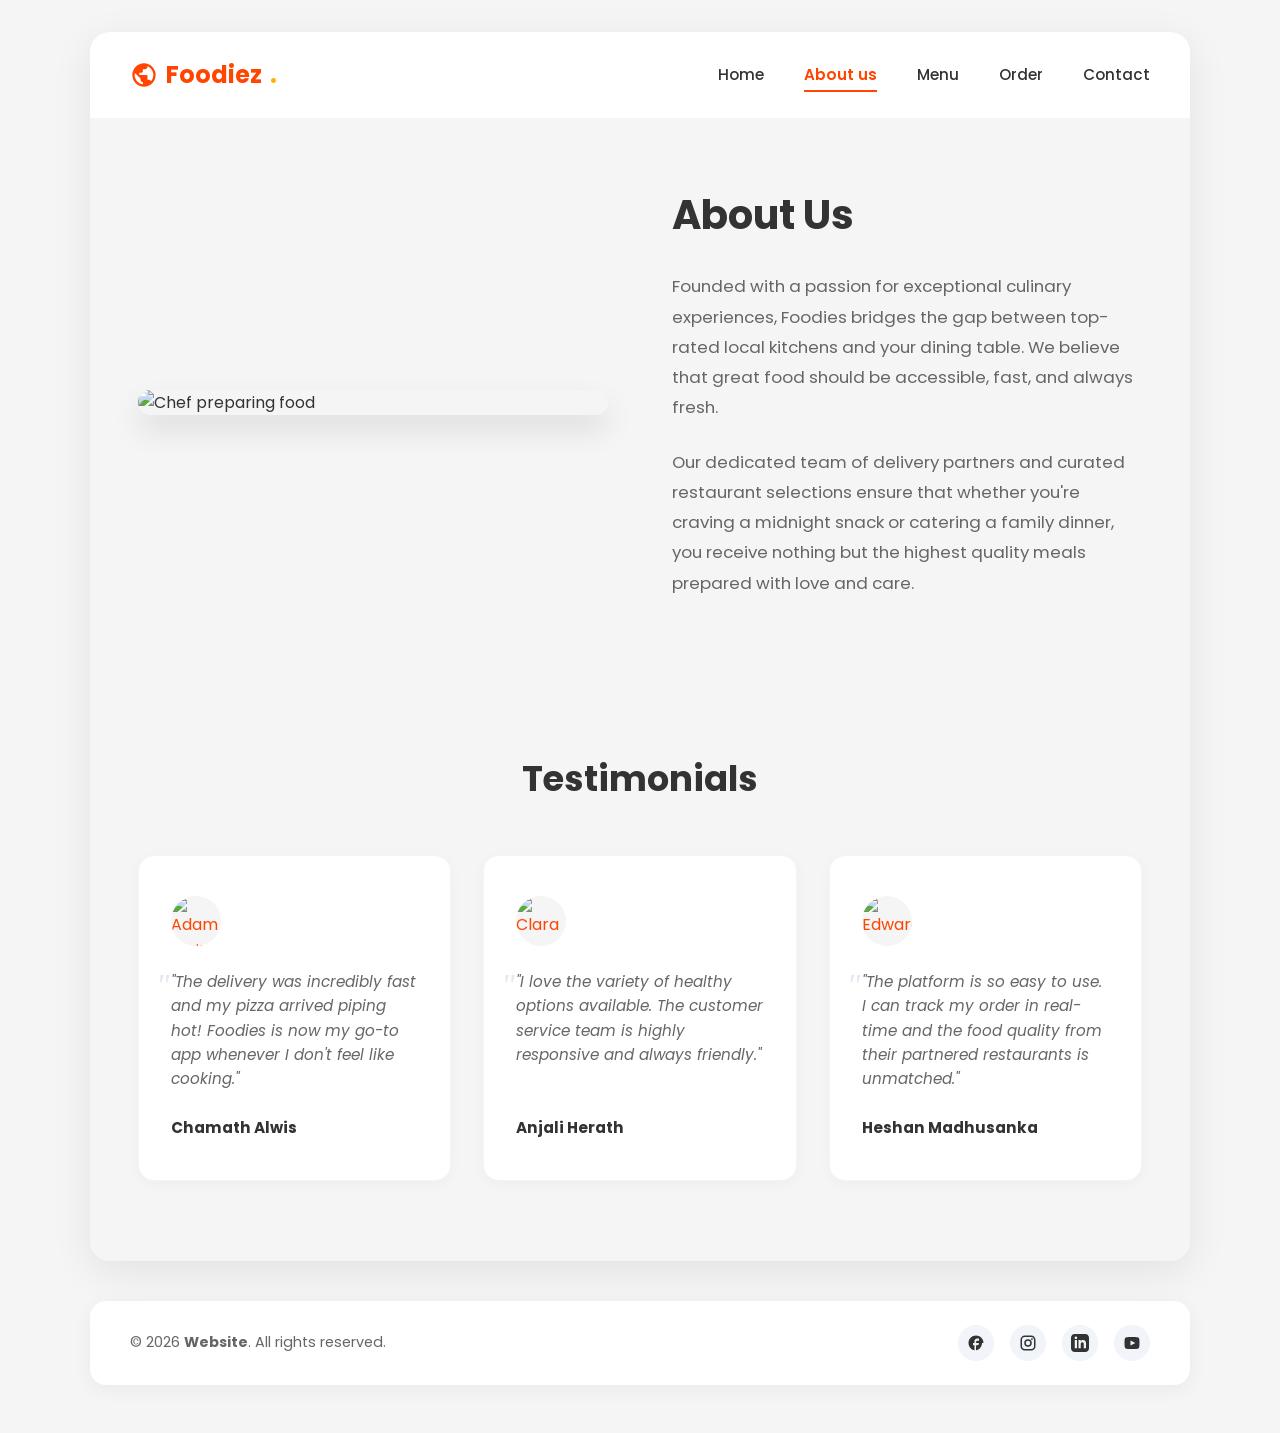
==== about.html @ de5bcbe7 "Add files via upload" ====
<!DOCTYPE html>
<html lang="en">

<head>
    <meta charset="UTF-8">
    <meta name="viewport" content="width=device-width, initial-scale=1.0">
    <title>About Us | Foodies</title>
    <link rel="stylesheet" href="style.css">
    <style>
        /* Framework Layout specific overrides for About Page */
        body {
            background-color: whitesmoke;
            display: flex;
            flex-direction: column;
            align-items: center;
            padding: 0 2%;
            min-height: 100vh;
        }

        .wrapper {
            width: 100%;
            max-width: 1100px;
            margin-top: 2rem;
            display: flex;
            flex-direction: column;
            position: relative;
        }

        /* Container for navbar + content */
        .main {
            background-color: whitesmoke;
            border-radius: 20px;
            overflow: hidden;
            box-shadow: 0 10px 40px rgba(0, 0, 0, 0.08);
            display: flex;
            flex-direction: column;
        }

        .nav {
            display: flex;
            justify-content: space-between;
            align-items: center;
            padding: 1.5rem 2.5rem;
            background: white;
            border-bottom: 1px solid whitesmoke;
        }

        .nav .nav-logo {
            font-size: 1.5rem;
            font-weight: 700;
            color: var(--primary-color);
            display: flex;
            align-items: center;
            gap: 8px;
            text-decoration: none;
        }

        .nav .nav-logo span {
            color: var(--secondary-color);
        }

        .nav-links {
            display: flex;
            gap: 2.5rem;
        }

        .nav-links a {
            text-decoration: none;
            color: var(--text-dark);
            font-size: 0.95rem;
            font-weight: 500;
            transition: var(--transition);
            position: relative;
        }

        .nav-links a.active {
            color: var(--primary-color);
            font-weight: 600;
        }

        /* About Section Layout */
        .about-section {
            display: flex;
            align-items: center;
            padding: 4rem 3rem;
            gap: 4rem;
            border-bottom: 1px solid whitesmoke;
        }

        .about-img {
            flex: 1;
            border-radius: 16px;
            overflow: hidden;
            box-shadow: 0 15px 30px rgba(0, 0, 0, 0.1);
            position: relative;
        }

        .about-img img {
            width: 100%;
            height: 100%;
            object-fit: cover;
            display: block;
            transition: transform 0.8s ease;
        }

        .about-img:hover img {
            transform: scale(1.05);
        }

        .about-text {
            flex: 1;
        }

        .about-text h2 {
            font-size: 2.5rem;
            color: var(--text-dark);
            margin-bottom: 1.5rem;
            font-weight: 700;
        }

        .about-text p {
            color: var(--text-light);
            font-size: 1.05rem;
            line-height: 1.8;
            margin-bottom: 1.5rem;
        }

        /* Testimonials Section */
        .testimonials-section {
            padding: 4rem 3rem 5rem;
            background-color: whitesmoke;
        }

        .testimonials-section h2 {
            text-align: center;
            font-size: 2.2rem;
            color: var(--text-dark);
            margin-bottom: 3rem;
            font-weight: 700;
        }

        .testimonials-grid {
            display: grid;
            grid-template-columns: repeat(3, 1fr);
            gap: 2rem;
        }

        .testimonial-card {
            background: white;
            border: 1px solid whitesmoke;
            border-radius: 16px;
            padding: 2.5rem 2rem;
            box-shadow: 0 4px 15px rgba(0, 0, 0, 0.03);
            transition: all 0.3s ease;
            display: flex;
            flex-direction: column;
        }

        .testimonial-card:hover {
            transform: translateY(-8px);
            box-shadow: 0 15px 30px rgba(0, 0, 0, 0.08);
            border-color: white;
        }

        .testimonial-avatar {
            width: 50px;
            height: 50px;
            border-radius: 50%;
            background-color: whitesmoke;
            display: flex;
            justify-content: center;
            align-items: center;
            margin-bottom: 1.5rem;
            color: var(--primary-color);
            overflow: hidden;
        }

        .testimonial-avatar img {
            width: 100%;
            height: 100%;
            object-fit: cover;
        }

        .testimonial-avatar svg {
            width: 24px;
            height: 24px;
            fill: currentColor;
        }

        .testimonial-quote {
            color: var(--text-light);
            font-size: 0.95rem;
            line-height: 1.6;
            font-style: italic;
            margin-bottom: 1.5rem;
            flex-grow: 1;
            position: relative;
        }

        .testimonial-quote::before {
            content: '"';
            font-size: 2rem;
            color: #e2e8f0;
            position: absolute;
            top: -10px;
            left: -15px;
            font-family: serif;
        }

        .testimonial-author {
            font-weight: 700;
            color: var(--text-dark);
            font-size: 0.95rem;
        }

        /* Minimalist Footer */
        .footer {
            background: white;
            border-radius: 16px;
            padding: 1.5rem 2.5rem;
            display: flex;
            justify-content: space-between;
            align-items: center;
            margin-top: 2.5rem;
            margin-bottom: 3rem;
            box-shadow: 0 4px 20px rgba(0, 0, 0, 0.05);
        }

        .footer p {
            font-size: 0.9rem;
            color: var(--text-light);
            margin: 0;
        }

        .socials {
            display: flex;
            gap: 1rem;
        }

        .socials a {
            width: 36px;
            height: 36px;
            border-radius: 50%;
            background: #f1f5f9;
            display: flex;
            justify-content: center;
            align-items: center;
            color: var(--text-dark);
            transition: all 0.3s ease;
        }

        .socials a:hover {
            background: var(--primary-color);
            color: white;
            transform: translateY(-3px);
        }

        .socials svg {
            width: 18px;
            height: 18px;
            fill: currentColor;
        }

        /* Hide the global navbar and footer from style.css */
        nav.navbar {
            display: none !important;
        }

        footer {
            display: none !important;
        }

        /* Responsive */
        @media (max-width: 900px) {
            .about-section {
                flex-direction: column;
                padding: 3rem 2rem;
                gap: 2rem;
            }

            .testimonials-grid {
                grid-template-columns: repeat(2, 1fr);
            }
        }

        @media (max-width: 768px) {
            .nav {
                flex-direction: column;
                gap: 1rem;
            }

            .testimonials-grid {
                grid-template-columns: 1fr;
            }

            .footer {
                flex-direction: column;
                gap: 1rem;
                text-align: center;
            }
        }
    </style>
</head>

<body>

    <div class="wrapper">

        <div class="main">
            <!-- Embedded Navbar -->
            <nav class="nav">
                <a href="index.html" class="nav-logo">
                    <svg width="28" height="28" viewBox="0 0 24 24" fill="var(--primary-color)">
                        <path
                            d="M12 2C6.48 2 2 6.48 2 12s4.48 10 10 10 10-4.48 10-10S17.52 2 12 2zm-1 17.93c-3.95-.49-7-3.85-7-7.93 0-.62.08-1.21.21-1.79L9 15v1c0 1.1.9 2 2 2v1.93zm6.9-2.54c-.26-.81-1-1.39-1.9-1.39h-1v-3c0-.55-.45-1-1-1H8v-2h2c.55 0 1-.45 1-1V7h2c1.1 0 2-.9 2-2v-.41c2.93 1.19 5 4.06 5 7.41 0 2.08-.8 3.97-2.1 5.39z" />
                    </svg>
                    Foodiez<span>.</span>
                </a>
                <div class="nav-links">
                    <a href="index.html">Home</a>
                    <a href="about.html" class="active">About us</a>
                    <a href="menu.html">Menu</a>
                    <a href="order.html">Order</a>
                    <a href="contact.html">Contact</a>
                </div>
            </nav>

            <!-- About Section -->
            <div class="about-section">
                <div class="about-img">
                    <img src="https://www.shutterstock.com/image-photo/professional-chefs-cooperation-cooking-vegitables-600nw-2657870871.jpg"
                        alt="Chef preparing food">
                </div>

                <div class="about-text">
                    <h2>About Us</h2>
                    <p>Founded with a passion for exceptional culinary experiences, Foodies bridges the gap between
                        top-rated local kitchens and your dining table. We believe that great food should be accessible,
                        fast, and always fresh.</p>
                    <p>Our dedicated team of delivery partners and curated restaurant selections ensure that whether
                        you're craving a midnight snack or catering a family dinner, you receive nothing but the highest
                        quality meals prepared with love and care.</p>
                </div>
            </div>

            <!-- Testimonials Section -->
            <div class="testimonials-section">
                <h2>Testimonials</h2>

                <div class="testimonials-grid">
                    <!-- Testimonial 1 -->
                    <div class="testimonial-card">
                        <div class="testimonial-avatar">
                            <img src="https://i.pinimg.com/736x/9a/21/2b/9a212b50601e724a3bc5bc3881a6c006.jpg"
                                alt="Adam Smith">
                        </div>
                        <p class="testimonial-quote">"The delivery was incredibly fast and my pizza arrived piping hot!
                            Foodies is now my go-to app whenever I don't feel like cooking."</p>
                        <p class="testimonial-author">Chamath Alwis</p>
                    </div>

                    <!-- Testimonial 2 -->
                    <div class="testimonial-card">
                        <div class="testimonial-avatar">
                            <img src="https://img-mm.manoramaonline.com/content/dam/mm/mo/archive/web-stories/movies/images/2025/9/12/Nethmi-3.jpg?w=520&h=291"
                                alt="Clara Martin">
                        </div>
                        <p class="testimonial-quote">"I love the variety of healthy options available. The customer
                            service team is highly responsive and always friendly."</p>
                        <p class="testimonial-author">Anjali Herath</p>
                    </div>

                    <!-- Testimonial 3 -->
                    <div class="testimonial-card">
                        <div class="testimonial-avatar">
                            <img src="https://static.wikia.nocookie.net/bbc-waterloo-road/images/d/da/Rege.webp/revision/latest?cb=20240803215729"
                                alt="Edward James">
                        </div>
                        <p class="testimonial-quote">"The platform is so easy to use. I can track my order in real-time
                            and the food quality from their partnered restaurants is unmatched."</p>
                        <p class="testimonial-author">Heshan Madhusanka</p>
                    </div>
                </div>
            </div>

        </div> <!-- /main -->

        <!-- Minimalist Footer -->
        <div class="footer">
            <p>&copy; 2026 <strong>Website</strong>. All rights reserved.</p>

            <div class="socials">
                <a href="#" aria-label="Facebook">
                    <svg viewBox="0 0 24 24">
                        <path
                            d="M22 12c0-5.52-4.48-10-10-10S2 6.48 2 12c0 4.84 3.44 8.87 8 9.8V15H8v-3h2V9.5C10 7.57 11.57 6 13.5 6H16v3h-2c-1.1 0-2 .9-2 2v1h4l-1 3h-3v6.8c4.56-.93 8-4.96 8-9.8z" />
                    </svg>
                </a>
                <a href="#" aria-label="Instagram">
                    <svg viewBox="0 0 24 24">
                        <path
                            d="M7.8 2h8.4C19.4 2 22 4.6 22 7.8v8.4a5.8 5.8 0 0 1-5.8 5.8H7.8C4.6 22 2 19.4 2 16.2V7.8A5.8 5.8 0 0 1 7.8 2zm-.2 2A3.6 3.6 0 0 0 4 7.6v8.8C4 18.39 5.61 20 7.6 20h8.8a3.6 3.6 0 0 0 3.6-3.6V7.6C20 5.61 18.39 4 16.4 4H7.6zm9.65 1.5a1.25 1.25 0 0 1 1.25 1.25A1.25 1.25 0 0 1 17.25 8 1.25 1.25 0 0 1 16 6.75a1.25 1.25 0 0 1 1.25-1.25zM12 7a5 5 0 0 1 5 5 5 5 0 0 1-5 5 5 5 0 0 1-5-5 5 5 0 0 1 5-5zm0 2a3 3 0 0 0-3 3 3 3 0 0 0 3 3 3 3 0 0 0 3-3 3 3 0 0 0-3-3z" />
                    </svg>
                </a>
                <a href="#" aria-label="LinkedIn">
                    <svg viewBox="0 0 24 24">
                        <path
                            d="M19 0h-14c-2.761 0-5 2.239-5 5v14c0 2.761 2.239 5 5 5h14c2.762 0 5-2.239 5-5v-14c0-2.761-2.238-5-5-5zm-11 19h-3v-11h3v11zm-1.5-12.268c-.966 0-1.75-.79-1.75-1.764s.784-1.764 1.75-1.764 1.75.79 1.75 1.764-.783 1.764-1.75 1.764zm13.5 12.268h-3v-5.604c0-3.368-4-3.113-4 0v5.604h-3v-11h3v1.765c1.396-2.586 7-2.777 7 2.476v6.759z" />
                    </svg>
                </a>
                <a href="#" aria-label="YouTube">
                    <svg viewBox="0 0 24 24">
                        <path
                            d="M21.582 6.186a2.665 2.665 0 0 0-1.875-1.884C18.053 3.868 12 3.868 12 3.868s-6.053 0-7.707.434a2.665 2.665 0 0 0-1.875 1.884C2 7.85 2 12 2 12s0 4.15.418 5.814a2.665 2.665 0 0 0 1.875 1.884C5.947 20.132 12 20.132 12 20.132s6.053 0 7.707-.434a2.665 2.665 0 0 0 1.875-1.884C22 16.15 22 12 22 12s0-4.15-.418-5.814zM9.99 15.228V8.773l6.502 3.227-6.502 3.228z" />
                    </svg>
                </a>
            </div>
        </div>

    </div>

    <script src="script.js"></script>
</body>

</html>
---- style.css ----
@import url('https://fonts.googleapis.com/css2?family=Poppins:wght@300;400;500;600;700&display=swap');

:root {
    --primary-color: #ff4500;
    --secondary-color: #ffb300;
    --accent-color: #d84315;
    --bg-color: #fcf9f2;
    --text-dark: #333333;
    --text-light: #666666;
    --white: #ffffff;
    --danger: #e53935;
    --success: #43a047;
    --card-shadow: 0 4px 12px rgba(0, 0, 0, 0.08);
    --hover-shadow: 0 8px 24px rgba(255, 69, 0, 0.2);
    --transition: all 0.3s ease;
}

* {
    margin: 0;
    padding: 0;
    box-sizing: border-box;
    font-family: 'Poppins', sans-serif;
}

body {
    background-color: var(--bg-color);
    color: var(--text-dark);
    line-height: 1.6;
    display: flex;
    flex-direction: column;
    min-height: 100vh;
}

/* Typography */
h1,
h2,
h3,
h4,
h5,
h6 {
    font-weight: 600;
    color: var(--text-dark);
}

a {
    text-decoration: none;
    color: inherit;
}

ul {
    list-style: none;
}

/* Button Styles */
.btn {
    display: inline-block;
    padding: 12px 28px;
    background-color: var(--primary-color);
    color: var(--white);
    border: none;
    border-radius: 30px;
    font-weight: 500;
    cursor: pointer;
    transition: var(--transition);
    text-align: center;
    font-size: 1rem;
}

.btn:hover {
    background-color: var(--accent-color);
    box-shadow: var(--hover-shadow);
    transform: translateY(-2px);
}

.btn-secondary {
    background-color: var(--white);
    color: var(--primary-color);
    border: 2px solid var(--primary-color);
}

.btn-secondary:hover {
    background-color: var(--primary-color);
    color: var(--white);
}

/* Navigation */
.navbar {
    display: flex;
    justify-content: space-between;
    align-items: center;
    padding: 1.2rem 5%;
    background-color: var(--white);
    box-shadow: 0 2px 10px rgba(0, 0, 0, 0.05);
    position: sticky;
    top: 0;
    z-index: 1000;
}

.nav-logo {
    font-size: 1.8rem;
    font-weight: 700;
    color: var(--primary-color);
    display: flex;
    align-items: center;
    gap: 8px;
}

.nav-logo span {
    color: var(--secondary-color);
}

.nav-links {
    display: flex;
    gap: 2rem;
}

.nav-links a {
    font-weight: 500;
    color: var(--text-dark);
    transition: var(--transition);
    position: relative;
    padding: 5px 0;
}

.nav-links a:hover,
.nav-links a.active {
    color: var(--primary-color);
}

.nav-links a::after {
    content: '';
    position: absolute;
    bottom: 0;
    left: 0;
    width: 0;
    height: 2px;
    background-color: var(--primary-color);
    transition: var(--transition);
}

.nav-links a:hover::after,
.nav-links a.active::after {
    width: 100%;
}

.nav-icons {
    display: flex;
    align-items: center;
    gap: 1.5rem;
}

.cart-icon-container {
    position: relative;
    cursor: pointer;
}

.cart-icon-container svg {
    width: 28px;
    height: 28px;
    fill: var(--text-dark);
    transition: var(--transition);
}

.cart-icon-container:hover svg {
    fill: var(--primary-color);
}

.cart-count {
    position: absolute;
    top: -8px;
    right: -8px;
    background-color: var(--primary-color);
    color: var(--white);
    font-size: 0.75rem;
    font-weight: 700;
    width: 20px;
    height: 20px;
    border-radius: 50%;
    display: flex;
    justify-content: center;
    align-items: center;
}

.menu-toggle {
    display: none;
    cursor: pointer;
    flex-direction: column;
    gap: 5px;
}

.menu-toggle span {
    width: 25px;
    height: 3px;
    background-color: var(--text-dark);
    transition: var(--transition);
}

/* Sections */
main {
    flex: 1;
}

.section-header {
    text-align: center;
    margin-bottom: 3rem;
    padding: 4rem 5% 0;
}

.section-header h2 {
    font-size: 2.5rem;
    color: var(--text-dark);
    margin-bottom: 10px;
}

.section-header h2 span {
    color: var(--primary-color);
}

.section-header p {
    color: var(--text-light);
    font-size: 1.1rem;
}

/* Footer */
footer {
    background-color: #222;
    color: var(--white);
    padding: 4rem 5% 2rem;
    margin-top: 4rem;
}

.footer-content {
    display: grid;
    grid-template-columns: repeat(auto-fit, minmax(250px, 1fr));
    gap: 2rem;
    margin-bottom: 2rem;
}

.footer-col h3 {
    color: var(--white);
    margin-bottom: 1.5rem;
    font-size: 1.3rem;
}

.footer-col p {
    color: #bbb;
    font-size: 0.95rem;
    margin-bottom: 1rem;
}

.footer-links {
    display: flex;
    flex-direction: column;
    gap: 0.8rem;
}

.footer-links a {
    color: #bbb;
    transition: var(--transition);
}

.footer-links a:hover {
    color: var(--primary-color);
    padding-left: 5px;
}

.social-links {
    display: flex;
    gap: 1rem;
    margin-top: 1rem;
}

.social-links a {
    width: 40px;
    height: 40px;
    background-color: #333;
    display: flex;
    justify-content: center;
    align-items: center;
    border-radius: 50%;
    color: var(--white);
    transition: var(--transition);
}

.social-links a:hover {
    background-color: var(--primary-color);
    transform: translateY(-3px);
}

.footer-bottom {
    text-align: center;
    padding-top: 2rem;
    border-top: 1px solid #444;
    font-size: 0.9rem;
    color: #bbb;
}

/* Popup Notification */
.popup-overlay {
    position: fixed;
    top: 0;
    left: 0;
    width: 100%;
    height: 100%;
    background: rgba(0, 0, 0, 0.5);
    display: flex;
    justify-content: center;
    align-items: center;
    z-index: 2000;
    opacity: 0;
    visibility: hidden;
    transition: var(--transition);
}

.popup-overlay.active {
    opacity: 1;
    visibility: visible;
}

.popup-content {
    background: var(--white);
    padding: 2.5rem;
    border-radius: 16px;
    text-align: center;
    transform: translateY(-50px) scale(0.9);
    transition: var(--transition);
    max-width: 400px;
    width: 90%;
    box-shadow: 0 10px 30px rgba(0, 0, 0, 0.2);
}

.popup-overlay.active .popup-content {
    transform: translateY(0) scale(1);
}

.popup-icon {
    width: 70px;
    height: 70px;
    background: rgba(67, 160, 71, 0.1);
    color: var(--success);
    border-radius: 50%;
    display: flex;
    justify-content: center;
    align-items: center;
    font-size: 2rem;
    margin: 0 auto 1.5rem;
}

.popup-content h3 {
    font-size: 1.5rem;
    margin-bottom: 10px;
}

.popup-content p {
    color: var(--text-light);
    margin-bottom: 1.5rem;
}

.toast-notification {
    position: fixed;
    bottom: 30px;
    right: 30px;
    background-color: var(--success);
    color: white;
    padding: 15px 25px;
    border-radius: 8px;
    box-shadow: 0 4px 15px rgba(0, 0, 0, 0.2);
    transform: translateY(100px);
    opacity: 0;
    transition: all 0.4s cubic-bezier(0.175, 0.885, 0.32, 1.275);
    z-index: 2000;
    font-weight: 500;
}

.toast-notification.show {
    transform: translateY(0);
    opacity: 1;
}

/* Responsive */
@media (max-width: 768px) {
    .menu-toggle {
        display: flex;
    }

    .nav-links {
        position: absolute;
        top: 100%;
        left: 0;
        width: 100%;
        background-color: var(--white);
        flex-direction: column;
        padding: 0;
        max-height: 0;
        overflow: hidden;
        transition: max-height 0.3s ease;
        text-align: center;
        box-shadow: 0 10px 10px rgba(0, 0, 0, 0.05);
    }

    .nav-links.active {
        max-height: 400px;
        padding: 2rem 0;
    }

    .section-header h2 {
        font-size: 2rem;
    }
}
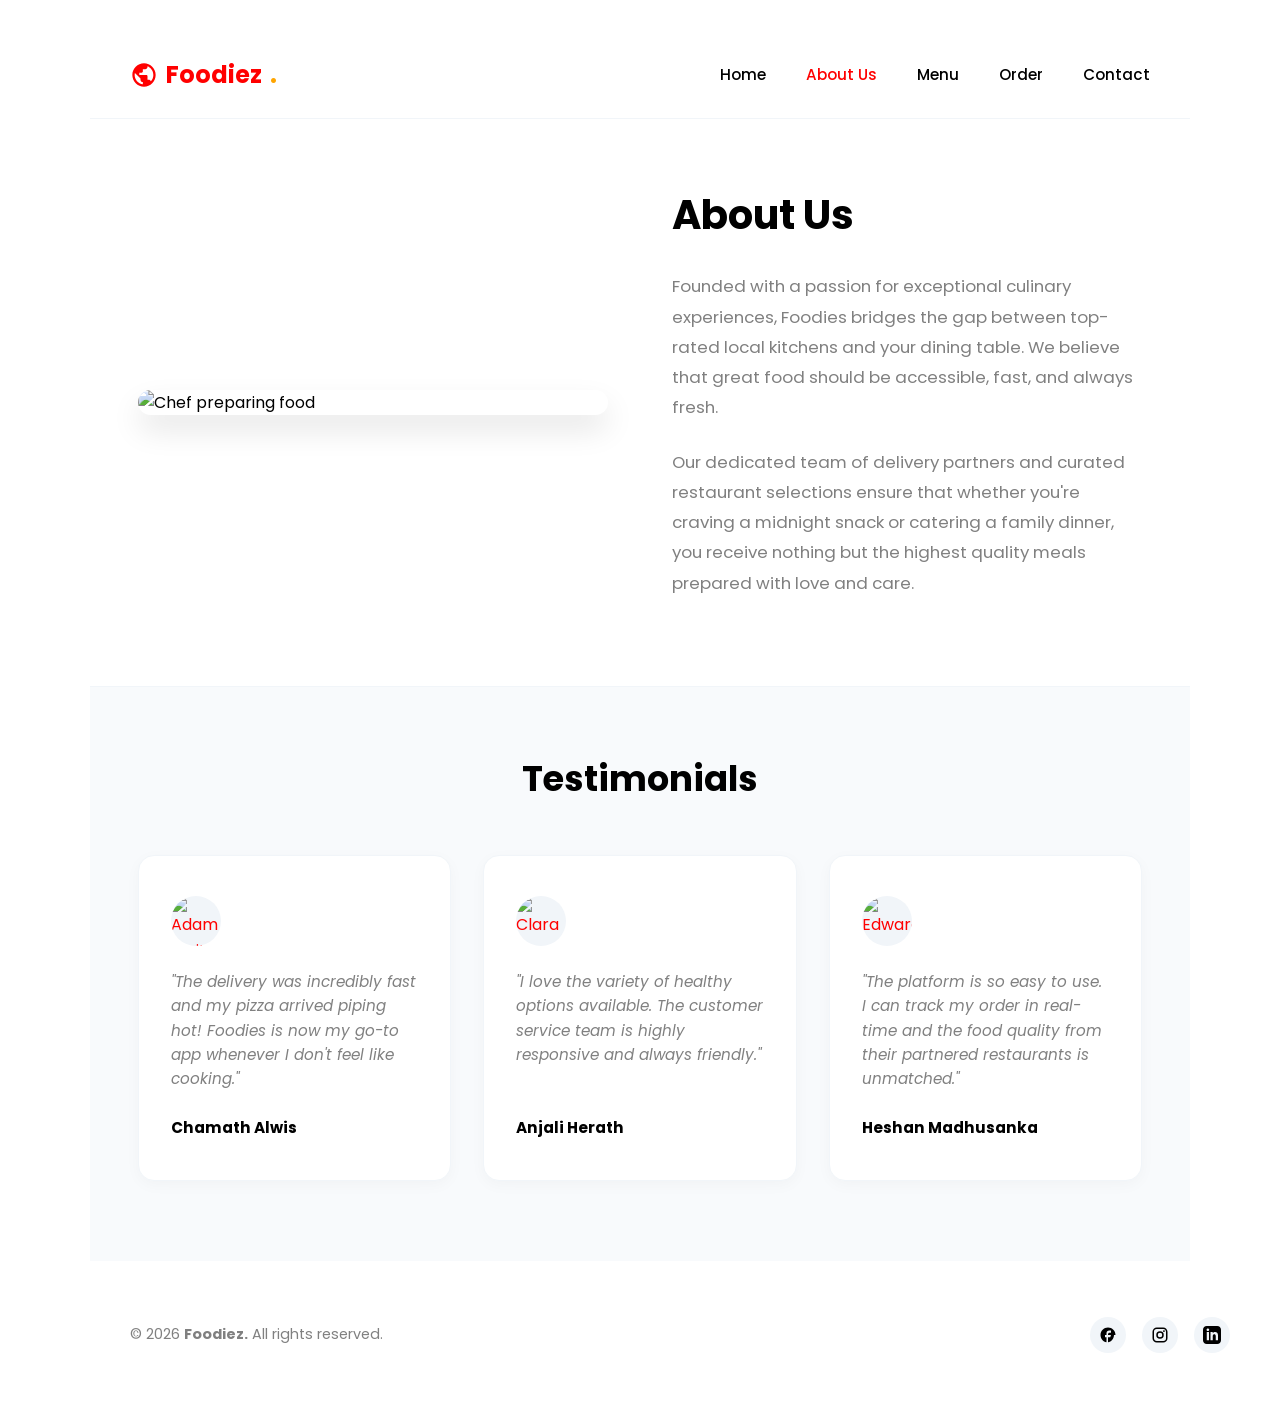
==== commit 10eadb48: "Add files via upload" ====
--- a/about.html
+++ b/about.html
@@ -6,300 +6,6 @@
     <meta name="viewport" content="width=device-width, initial-scale=1.0">
     <title>About Us | Foodies</title>
     <link rel="stylesheet" href="style.css">
-    <style>
-        /* Framework Layout specific overrides for About Page */
-        body {
-            background-color: whitesmoke;
-            display: flex;
-            flex-direction: column;
-            align-items: center;
-            padding: 0 2%;
-            min-height: 100vh;
-        }
-
-        .wrapper {
-            width: 100%;
-            max-width: 1100px;
-            margin-top: 2rem;
-            display: flex;
-            flex-direction: column;
-            position: relative;
-        }
-
-        /* Container for navbar + content */
-        .main {
-            background-color: whitesmoke;
-            border-radius: 20px;
-            overflow: hidden;
-            box-shadow: 0 10px 40px rgba(0, 0, 0, 0.08);
-            display: flex;
-            flex-direction: column;
-        }
-
-        .nav {
-            display: flex;
-            justify-content: space-between;
-            align-items: center;
-            padding: 1.5rem 2.5rem;
-            background: white;
-            border-bottom: 1px solid whitesmoke;
-        }
-
-        .nav .nav-logo {
-            font-size: 1.5rem;
-            font-weight: 700;
-            color: var(--primary-color);
-            display: flex;
-            align-items: center;
-            gap: 8px;
-            text-decoration: none;
-        }
-
-        .nav .nav-logo span {
-            color: var(--secondary-color);
-        }
-
-        .nav-links {
-            display: flex;
-            gap: 2.5rem;
-        }
-
-        .nav-links a {
-            text-decoration: none;
-            color: var(--text-dark);
-            font-size: 0.95rem;
-            font-weight: 500;
-            transition: var(--transition);
-            position: relative;
-        }
-
-        .nav-links a.active {
-            color: var(--primary-color);
-            font-weight: 600;
-        }
-
-        /* About Section Layout */
-        .about-section {
-            display: flex;
-            align-items: center;
-            padding: 4rem 3rem;
-            gap: 4rem;
-            border-bottom: 1px solid whitesmoke;
-        }
-
-        .about-img {
-            flex: 1;
-            border-radius: 16px;
-            overflow: hidden;
-            box-shadow: 0 15px 30px rgba(0, 0, 0, 0.1);
-            position: relative;
-        }
-
-        .about-img img {
-            width: 100%;
-            height: 100%;
-            object-fit: cover;
-            display: block;
-            transition: transform 0.8s ease;
-        }
-
-        .about-img:hover img {
-            transform: scale(1.05);
-        }
-
-        .about-text {
-            flex: 1;
-        }
-
-        .about-text h2 {
-            font-size: 2.5rem;
-            color: var(--text-dark);
-            margin-bottom: 1.5rem;
-            font-weight: 700;
-        }
-
-        .about-text p {
-            color: var(--text-light);
-            font-size: 1.05rem;
-            line-height: 1.8;
-            margin-bottom: 1.5rem;
-        }
-
-        /* Testimonials Section */
-        .testimonials-section {
-            padding: 4rem 3rem 5rem;
-            background-color: whitesmoke;
-        }
-
-        .testimonials-section h2 {
-            text-align: center;
-            font-size: 2.2rem;
-            color: var(--text-dark);
-            margin-bottom: 3rem;
-            font-weight: 700;
-        }
-
-        .testimonials-grid {
-            display: grid;
-            grid-template-columns: repeat(3, 1fr);
-            gap: 2rem;
-        }
-
-        .testimonial-card {
-            background: white;
-            border: 1px solid whitesmoke;
-            border-radius: 16px;
-            padding: 2.5rem 2rem;
-            box-shadow: 0 4px 15px rgba(0, 0, 0, 0.03);
-            transition: all 0.3s ease;
-            display: flex;
-            flex-direction: column;
-        }
-
-        .testimonial-card:hover {
-            transform: translateY(-8px);
-            box-shadow: 0 15px 30px rgba(0, 0, 0, 0.08);
-            border-color: white;
-        }
-
-        .testimonial-avatar {
-            width: 50px;
-            height: 50px;
-            border-radius: 50%;
-            background-color: whitesmoke;
-            display: flex;
-            justify-content: center;
-            align-items: center;
-            margin-bottom: 1.5rem;
-            color: var(--primary-color);
-            overflow: hidden;
-        }
-
-        .testimonial-avatar img {
-            width: 100%;
-            height: 100%;
-            object-fit: cover;
-        }
-
-        .testimonial-avatar svg {
-            width: 24px;
-            height: 24px;
-            fill: currentColor;
-        }
-
-        .testimonial-quote {
-            color: var(--text-light);
-            font-size: 0.95rem;
-            line-height: 1.6;
-            font-style: italic;
-            margin-bottom: 1.5rem;
-            flex-grow: 1;
-            position: relative;
-        }
-
-        .testimonial-quote::before {
-            content: '"';
-            font-size: 2rem;
-            color: #e2e8f0;
-            position: absolute;
-            top: -10px;
-            left: -15px;
-            font-family: serif;
-        }
-
-        .testimonial-author {
-            font-weight: 700;
-            color: var(--text-dark);
-            font-size: 0.95rem;
-        }
-
-        /* Minimalist Footer */
-        .footer {
-            background: white;
-            border-radius: 16px;
-            padding: 1.5rem 2.5rem;
-            display: flex;
-            justify-content: space-between;
-            align-items: center;
-            margin-top: 2.5rem;
-            margin-bottom: 3rem;
-            box-shadow: 0 4px 20px rgba(0, 0, 0, 0.05);
-        }
-
-        .footer p {
-            font-size: 0.9rem;
-            color: var(--text-light);
-            margin: 0;
-        }
-
-        .socials {
-            display: flex;
-            gap: 1rem;
-        }
-
-        .socials a {
-            width: 36px;
-            height: 36px;
-            border-radius: 50%;
-            background: #f1f5f9;
-            display: flex;
-            justify-content: center;
-            align-items: center;
-            color: var(--text-dark);
-            transition: all 0.3s ease;
-        }
-
-        .socials a:hover {
-            background: var(--primary-color);
-            color: white;
-            transform: translateY(-3px);
-        }
-
-        .socials svg {
-            width: 18px;
-            height: 18px;
-            fill: currentColor;
-        }
-
-        /* Hide the global navbar and footer from style.css */
-        nav.navbar {
-            display: none !important;
-        }
-
-        footer {
-            display: none !important;
-        }
-
-        /* Responsive */
-        @media (max-width: 900px) {
-            .about-section {
-                flex-direction: column;
-                padding: 3rem 2rem;
-                gap: 2rem;
-            }
-
-            .testimonials-grid {
-                grid-template-columns: repeat(2, 1fr);
-            }
-        }
-
-        @media (max-width: 768px) {
-            .nav {
-                flex-direction: column;
-                gap: 1rem;
-            }
-
-            .testimonials-grid {
-                grid-template-columns: 1fr;
-            }
-
-            .footer {
-                flex-direction: column;
-                gap: 1rem;
-                text-align: center;
-            }
-        }
-    </style>
 </head>
 
 <body>
@@ -307,8 +13,8 @@
     <div class="wrapper">
 
         <div class="main">
-            <!-- Embedded Navbar -->
-            <nav class="nav">
+            <!-- Centralized Navbar -->
+            <nav class="navbar">
                 <a href="index.html" class="nav-logo">
                     <svg width="28" height="28" viewBox="0 0 24 24" fill="var(--primary-color)">
                         <path
@@ -318,17 +24,22 @@
                 </a>
                 <div class="nav-links">
                     <a href="index.html">Home</a>
-                    <a href="about.html" class="active">About us</a>
+                    <a href="about.html" class="active">About Us</a>
                     <a href="menu.html">Menu</a>
                     <a href="order.html">Order</a>
                     <a href="contact.html">Contact</a>
+                </div>
+                <div class="menu-toggle">
+                    <span></span>
+                    <span></span>
+                    <span></span>
                 </div>
             </nav>
 
             <!-- About Section -->
             <div class="about-section">
                 <div class="about-img">
-                    <img src="https://www.shutterstock.com/image-photo/professional-chefs-cooperation-cooking-vegitables-600nw-2657870871.jpg"
+                    <img src="https://media.istockphoto.com/id/1358231876/photo/food-delivery-person-at-the-fast-food-restaurant-waiting-to-pick-up-the-order.jpg?s=612x612&w=0&k=20&c=hPCxKoWzeHOv_g3oqerl0KooglrSYCqJ5j6Re_bBiZY="
                         alt="Chef preparing food">
                 </div>
 
@@ -373,7 +84,7 @@
                     <!-- Testimonial 3 -->
                     <div class="testimonial-card">
                         <div class="testimonial-avatar">
-                            <img src="https://static.wikia.nocookie.net/bbc-waterloo-road/images/d/da/Rege.webp/revision/latest?cb=20240803215729"
+                            <img src="https://www.hollywoodreporter.com/wp-content/uploads/2021/09/GettyImages-1341344696-H-2021.jpg?w=1296&h=730&crop=1"
                                 alt="Edward James">
                         </div>
                         <p class="testimonial-quote">"The platform is so easy to use. I can track my order in real-time
@@ -385,9 +96,9 @@
 
         </div> <!-- /main -->
 
-        <!-- Minimalist Footer -->
-        <div class="footer">
-            <p>&copy; 2026 <strong>Website</strong>. All rights reserved.</p>
+        <!-- Centralized Footer -->
+        <footer>
+            <p>&copy; 2026 <strong>Foodiez.</strong> All rights reserved.</p>
 
             <div class="socials">
                 <a href="#" aria-label="Facebook">
@@ -408,14 +119,8 @@
                             d="M19 0h-14c-2.761 0-5 2.239-5 5v14c0 2.761 2.239 5 5 5h14c2.762 0 5-2.239 5-5v-14c0-2.761-2.238-5-5-5zm-11 19h-3v-11h3v11zm-1.5-12.268c-.966 0-1.75-.79-1.75-1.764s.784-1.764 1.75-1.764 1.75.79 1.75 1.764-.783 1.764-1.75 1.764zm13.5 12.268h-3v-5.604c0-3.368-4-3.113-4 0v5.604h-3v-11h3v1.765c1.396-2.586 7-2.777 7 2.476v6.759z" />
                     </svg>
                 </a>
-                <a href="#" aria-label="YouTube">
-                    <svg viewBox="0 0 24 24">
-                        <path
-                            d="M21.582 6.186a2.665 2.665 0 0 0-1.875-1.884C18.053 3.868 12 3.868 12 3.868s-6.053 0-7.707.434a2.665 2.665 0 0 0-1.875 1.884C2 7.85 2 12 2 12s0 4.15.418 5.814a2.665 2.665 0 0 0 1.875 1.884C5.947 20.132 12 20.132 12 20.132s6.053 0 7.707-.434a2.665 2.665 0 0 0 1.875-1.884C22 16.15 22 12 22 12s0-4.15-.418-5.814zM9.99 15.228V8.773l6.502 3.227-6.502 3.228z" />
-                    </svg>
-                </a>
             </div>
-        </div>
+        </footer>
 
     </div>
 
--- a/style.css
+++ b/style.css
@@ -1,24 +1,23 @@
 @import url('https://fonts.googleapis.com/css2?family=Poppins:wght@300;400;500;600;700&display=swap');
 
 :root {
-    --primary-color: #ff4500;
-    --secondary-color: #ffb300;
-    --accent-color: #d84315;
-    --bg-color: #fcf9f2;
-    --text-dark: #333333;
-    --text-light: #666666;
-    --white: #ffffff;
-    --danger: #e53935;
-    --success: #43a047;
-    --card-shadow: 0 4px 12px rgba(0, 0, 0, 0.08);
-    --hover-shadow: 0 8px 24px rgba(255, 69, 0, 0.2);
+    --primary-color: red;
+    --secondary-color: orange;
+    --accent-color: darkred;
+    --bg-color: white;
+    --text-dark: black;
+    --text-light: gray;
+    --white: white;
+    --danger: red;
+    --success: green;
+    --card-shadow: 0 4px 12px lightgray;
+    --hover-shadow: 0 8px 24px tan;
     --transition: all 0.3s ease;
 }
 
 * {
     margin: 0;
     padding: 0;
-    box-sizing: border-box;
     font-family: 'Poppins', sans-serif;
 }
 
@@ -28,7 +27,26 @@
     line-height: 1.6;
     display: flex;
     flex-direction: column;
+    align-items: center;
+    padding: 0 2%;
     min-height: 100vh;
+}
+
+.wrapper {
+    width: 100%;
+    max-width: 1100px;
+    margin-top: 2rem;
+    display: flex;
+    flex-direction: column;
+    position: relative;
+    flex: 1;
+}
+
+.main {
+    background-color: var(--white);
+    display: flex;
+    flex-direction: column;
+    flex: 1;
 }
 
 /* Typography */
@@ -88,21 +106,22 @@
     display: flex;
     justify-content: space-between;
     align-items: center;
-    padding: 1.2rem 5%;
+    padding: 1.5rem 2.5rem;
     background-color: var(--white);
-    box-shadow: 0 2px 10px rgba(0, 0, 0, 0.05);
+    border-bottom: 1px solid #f1f5f9;
     position: sticky;
     top: 0;
     z-index: 1000;
 }
 
 .nav-logo {
-    font-size: 1.8rem;
+    font-size: 1.5rem;
     font-weight: 700;
     color: var(--primary-color);
     display: flex;
     align-items: center;
     gap: 8px;
+    text-decoration: none;
 }
 
 .nav-logo span {
@@ -111,36 +130,21 @@
 
 .nav-links {
     display: flex;
-    gap: 2rem;
+    gap: 2.5rem;
 }
 
 .nav-links a {
+    text-decoration: none;
+    color: var(--text-dark);
+    font-size: 0.95rem;
     font-weight: 500;
-    color: var(--text-dark);
     transition: var(--transition);
     position: relative;
-    padding: 5px 0;
-}
-
-.nav-links a:hover,
-.nav-links a.active {
+}
+
+.nav-links a.active,
+.nav-links a:hover {
     color: var(--primary-color);
-}
-
-.nav-links a::after {
-    content: '';
-    position: absolute;
-    bottom: 0;
-    left: 0;
-    width: 0;
-    height: 2px;
-    background-color: var(--primary-color);
-    transition: var(--transition);
-}
-
-.nav-links a:hover::after,
-.nav-links a.active::after {
-    width: 100%;
 }
 
 .nav-icons {
@@ -223,17 +227,24 @@
 
 /* Footer */
 footer {
-    background-color: #222;
-    color: var(--white);
-    padding: 4rem 5% 2rem;
-    margin-top: 4rem;
+    background: var(--white);
+    padding: 1.5rem 2.5rem;
+    display: flex;
+    justify-content: space-between;
+    align-items: center;
+    margin: 2rem 0 3rem;
+    width: 100%;
+}
+
+footer p {
+    font-size: 0.9rem;
+    color: var(--text-light);
+    margin: 0;
 }
 
 .footer-content {
-    display: grid;
-    grid-template-columns: repeat(auto-fit, minmax(250px, 1fr));
-    gap: 2rem;
-    margin-bottom: 2rem;
+    display: none;
+    /* Hide old footer structure in pages where it might still exist */
 }
 
 .footer-col h3 {
@@ -243,7 +254,7 @@
 }
 
 .footer-col p {
-    color: #bbb;
+    color: lightgray;
     font-size: 0.95rem;
     margin-bottom: 1rem;
 }
@@ -254,45 +265,41 @@
     gap: 0.8rem;
 }
 
-.footer-links a {
-    color: #bbb;
+.socials {
+    display: flex;
+    gap: 1rem;
+}
+
+.socials a {
+    width: 36px;
+    height: 36px;
+    border-radius: 50%;
+    background: #f1f5f9;
+    display: flex;
+    justify-content: center;
+    align-items: center;
+    color: var(--text-dark);
     transition: var(--transition);
 }
 
-.footer-links a:hover {
-    color: var(--primary-color);
-    padding-left: 5px;
-}
-
-.social-links {
-    display: flex;
-    gap: 1rem;
-    margin-top: 1rem;
-}
-
-.social-links a {
-    width: 40px;
-    height: 40px;
-    background-color: #333;
-    display: flex;
-    justify-content: center;
-    align-items: center;
-    border-radius: 50%;
-    color: var(--white);
-    transition: var(--transition);
-}
-
-.social-links a:hover {
-    background-color: var(--primary-color);
+.socials a:hover {
+    background: var(--primary-color);
+    color: white;
     transform: translateY(-3px);
+}
+
+.socials svg {
+    width: 18px;
+    height: 18px;
+    fill: currentColor;
 }
 
 .footer-bottom {
     text-align: center;
     padding-top: 2rem;
-    border-top: 1px solid #444;
+    border-top: 1px solid black;
     font-size: 0.9rem;
-    color: #bbb;
+    color: lightgray;
 }
 
 /* Popup Notification */
@@ -302,7 +309,7 @@
     left: 0;
     width: 100%;
     height: 100%;
-    background: rgba(0, 0, 0, 0.5);
+    background: gray;
     display: flex;
     justify-content: center;
     align-items: center;
@@ -326,7 +333,7 @@
     transition: var(--transition);
     max-width: 400px;
     width: 90%;
-    box-shadow: 0 10px 30px rgba(0, 0, 0, 0.2);
+    box-shadow: 0 10px 30px lightgray;
 }
 
 .popup-overlay.active .popup-content {
@@ -336,7 +343,7 @@
 .popup-icon {
     width: 70px;
     height: 70px;
-    background: rgba(67, 160, 71, 0.1);
+    background: beige;
     color: var(--success);
     border-radius: 50%;
     display: flex;
@@ -364,7 +371,7 @@
     color: white;
     padding: 15px 25px;
     border-radius: 8px;
-    box-shadow: 0 4px 15px rgba(0, 0, 0, 0.2);
+    box-shadow: 0 4px 15px gray;
     transform: translateY(100px);
     opacity: 0;
     transition: all 0.4s cubic-bezier(0.175, 0.885, 0.32, 1.275);
@@ -395,7 +402,7 @@
         overflow: hidden;
         transition: max-height 0.3s ease;
         text-align: center;
-        box-shadow: 0 10px 10px rgba(0, 0, 0, 0.05);
+        box-shadow: 0 10px 10px whitesmoke;
     }
 
     .nav-links.active {
@@ -406,4 +413,822 @@
     .section-header h2 {
         font-size: 2rem;
     }
+}
+
+/* Hero Section */
+.hero {
+    position: relative;
+    height: 450px;
+    display: flex;
+    justify-content: center;
+    align-items: center;
+    text-align: center;
+    color: white;
+    overflow: hidden;
+}
+
+.hero-bg {
+    position: absolute;
+    top: 0;
+    left: 0;
+    right: 0;
+    bottom: 0;
+    background-size: cover;
+    background-position: center;
+    filter: brightness(0.4);
+    z-index: 1;
+    transition: transform 10s ease;
+}
+
+.hero-bg-carousel {
+    position: absolute;
+    top: 0;
+    left: 0;
+    width: 100%;
+    height: 100%;
+    z-index: 1;
+}
+
+.hero:hover .hero-bg {
+    transform: scale(1.05);
+}
+
+.hero-content {
+    position: relative;
+    z-index: 2;
+    max-width: 600px;
+    padding: 2rem;
+}
+
+.hero h1 {
+    font-size: 3.5rem;
+    color: white;
+    margin-bottom: 1rem;
+    line-height: 1.2;
+}
+
+.hero h1 span {
+    color: var(--secondary-color);
+}
+
+.hero p {
+    font-size: 1.1rem;
+    color: #e2e8f0;
+    margin-bottom: 2rem;
+}
+
+.hero-btn {
+    display: inline-block;
+    padding: 12px 30px;
+    background-color: var(--primary-color);
+    color: white;
+    border-radius: 30px;
+    font-weight: 600;
+    font-size: 1.1rem;
+    transition: all 0.3s ease;
+    box-shadow: 0 4px 15px rgba(255, 69, 0, 0.4);
+}
+
+.hero-btn:hover {
+    background-color: var(--accent-color);
+    transform: translateY(-2px);
+}
+
+/* Feature Cards */
+.features {
+    display: grid;
+    grid-template-columns: repeat(3, 1fr);
+    gap: 2rem;
+    padding: 3rem 2.5rem;
+    background-color: white;
+}
+
+.feature-card {
+    border: 1px solid #f1f5f9;
+    border-radius: 12px;
+    overflow: hidden;
+    transition: all 0.3s ease;
+    background: white;
+}
+
+.feature-card:hover {
+    transform: translateY(-10px);
+    box-shadow: 0 15px 30px rgba(0, 0, 0, 0.1);
+    border-color: transparent;
+}
+
+.feature-img {
+    height: 180px;
+    overflow: hidden;
+}
+
+.feature-img img {
+    width: 100%;
+    height: 100%;
+    object-fit: cover;
+    transition: transform 0.5s ease;
+}
+
+.feature-card:hover .feature-img img {
+    transform: scale(1.1);
+}
+
+.feature-text {
+    padding: 1.5rem;
+    text-align: center;
+}
+
+.feature-text h3 {
+    font-size: 1.2rem;
+    color: var(--text-dark);
+    margin-bottom: 0.5rem;
+}
+
+.feature-text p {
+    font-size: 0.9rem;
+    color: var(--text-light);
+}
+
+/* About Section & Testimonials */
+.about-section {
+    display: flex;
+    align-items: center;
+    padding: 4rem 3rem;
+    gap: 4rem;
+    border-bottom: 1px solid #f1f5f9;
+}
+
+.about-img {
+    flex: 1;
+    border-radius: 16px;
+    overflow: hidden;
+    box-shadow: 0 15px 30px rgba(0, 0, 0, 0.1);
+    position: relative;
+}
+
+.about-img img {
+    width: 100%;
+    height: 100%;
+    object-fit: cover;
+    display: block;
+    transition: transform 0.8s ease;
+}
+
+.about-img:hover img {
+    transform: scale(1.05);
+}
+
+.about-text {
+    flex: 1;
+}
+
+.about-text h2 {
+    font-size: 2.5rem;
+    color: var(--text-dark);
+    margin-bottom: 1.5rem;
+    font-weight: 700;
+}
+
+.about-text p {
+    color: var(--text-light);
+    font-size: 1.05rem;
+    line-height: 1.8;
+    margin-bottom: 1.5rem;
+}
+
+.testimonials-section {
+    padding: 4rem 3rem 5rem;
+    background-color: #f8fafc;
+}
+
+.testimonials-section h2 {
+    text-align: center;
+    font-size: 2.2rem;
+    color: var(--text-dark);
+    margin-bottom: 3rem;
+    font-weight: 700;
+}
+
+.testimonials-grid {
+    display: grid;
+    grid-template-columns: repeat(3, 1fr);
+    gap: 2rem;
+}
+
+.testimonial-card {
+    background: white;
+    border: 1px solid #f1f5f9;
+    border-radius: 16px;
+    padding: 2.5rem 2rem;
+    box-shadow: 0 4px 15px rgba(0, 0, 0, 0.03);
+    transition: all 0.3s ease;
+    display: flex;
+    flex-direction: column;
+}
+
+.testimonial-card:hover {
+    transform: translateY(-8px);
+    box-shadow: 0 15px 30px rgba(0, 0, 0, 0.08);
+    border-color: white;
+}
+
+.testimonial-avatar {
+    width: 50px;
+    height: 50px;
+    border-radius: 50%;
+    background-color: #f1f5f9;
+    display: flex;
+    justify-content: center;
+    align-items: center;
+    margin-bottom: 1.5rem;
+    color: var(--primary-color);
+    overflow: hidden;
+}
+
+.testimonial-avatar img {
+    width: 100%;
+    height: 100%;
+    object-fit: cover;
+}
+
+.testimonial-quote {
+    color: var(--text-light);
+    font-size: 0.95rem;
+    line-height: 1.6;
+    font-style: italic;
+    margin-bottom: 1.5rem;
+    flex-grow: 1;
+    position: relative;
+}
+
+.testimonial-author {
+    font-weight: 700;
+    color: var(--text-dark);
+    font-size: 0.95rem;
+}
+
+/* Menu Section */
+.menu-header {
+    padding: 4rem 2rem 2rem;
+    text-align: center;
+    position: relative;
+}
+
+.menu-header h2 {
+    display: inline-block;
+    font-size: 1.8rem;
+    color: #334155;
+    font-weight: 600;
+    position: relative;
+}
+
+.menu-header h2::before,
+.menu-header h2::after {
+    content: "-";
+    margin: 0 10px;
+    color: var(--primary-color);
+}
+
+.menu-grid {
+    display: grid;
+    grid-template-columns: repeat(3, 1fr);
+    gap: 2.5rem 2rem;
+    padding: 2rem 3rem 4rem;
+}
+
+.menu-card {
+    position: relative;
+    display: flex;
+    flex-direction: column;
+    background: white;
+    border-radius: 12px;
+}
+
+.menu-img-wrapper {
+    width: 100%;
+    height: 220px;
+    border-radius: 12px;
+    overflow: hidden;
+    margin-bottom: -50px;
+    z-index: 1;
+    box-shadow: 0 4px 15px rgba(0, 0, 0, 0.05);
+    background-color: #f1f5f9;
+}
+
+.menu-img-wrapper img {
+    width: 100%;
+    height: 100%;
+    object-fit: cover;
+    transition: transform 0.5s ease;
+}
+
+.menu-card:hover .menu-img-wrapper img {
+    transform: scale(1.05);
+}
+
+.menu-info-card {
+    background: white;
+    border-radius: 12px;
+    padding: 1.5rem;
+    margin: 0 1rem;
+    box-shadow: 0 10px 30px rgba(0, 0, 0, 0.08);
+    z-index: 2;
+    display: flex;
+    flex-direction: column;
+    flex-grow: 1;
+    border: 1px solid #f1f5f9;
+    transition: box-shadow 0.3s ease, border-color 0.3s ease;
+}
+
+.menu-card:hover .menu-info-card {
+    box-shadow: 0 15px 35px rgba(0, 0, 0, 0.12);
+    border-color: #e2e8f0;
+}
+
+.menu-title {
+    font-size: 1.1rem;
+    color: #334155;
+    font-weight: 700;
+    margin-bottom: 0.5rem;
+}
+
+.menu-desc {
+    font-size: 0.8rem;
+    color: #64748b;
+    line-height: 1.5;
+    margin-bottom: 1rem;
+    flex-grow: 1;
+}
+
+.menu-price {
+    font-size: 1.15rem;
+    color: #334155;
+    font-weight: 700;
+    margin-bottom: 1rem;
+}
+
+.menu-price span {
+    font-size: 0.9rem;
+    color: #64748b;
+    font-weight: 500;
+    margin-right: 4px;
+}
+
+.menu-qty-row {
+    display: flex;
+    align-items: center;
+    gap: 10px;
+    margin-bottom: 1rem;
+}
+
+.menu-qty-label {
+    font-size: 0.9rem;
+    color: #334155;
+    font-weight: 600;
+}
+
+.menu-qty-select {
+    flex: 1;
+    padding: 6px 10px;
+    border: 1px solid #cbd5e1;
+    border-radius: 6px;
+    font-family: inherit;
+    color: #334155;
+    outline: none;
+    background: white;
+}
+
+.menu-qty-select:focus {
+    border-color: var(--primary-color);
+    box-shadow: 0 0 0 2px rgba(var(--primary-color-rgb), 0.2);
+}
+
+.menu-order-btn {
+    background-color: #cffafe;
+    color: #0891b2;
+    border: none;
+    border-radius: 6px;
+    padding: 10px;
+    font-weight: 600;
+    font-size: 0.85rem;
+    cursor: pointer;
+    transition: all 0.3s ease;
+    text-transform: uppercase;
+    letter-spacing: 0.5px;
+}
+
+.menu-order-btn:hover {
+    background-color: #22d3ee;
+    color: white;
+}
+
+/* Order Section */
+.order-header {
+    padding: 4rem 2rem 2rem;
+    text-align: center;
+    position: relative;
+}
+
+.order-header h2 {
+    display: inline-block;
+    font-size: 1.8rem;
+    color: #334155;
+    font-weight: 600;
+    position: relative;
+}
+
+.order-header h2::before,
+.order-header h2::after {
+    content: "-";
+    margin: 0 10px;
+    color: var(--primary-color);
+}
+
+.order-list {
+    max-width: 800px;
+    width: 100%;
+    margin: 0 auto;
+    display: flex;
+    flex-direction: column;
+    gap: 1.5rem;
+    padding: 0 2rem;
+}
+
+.order-item-card {
+    display: flex;
+    border: 1px solid #e2e8f0;
+    border-radius: 12px;
+    overflow: hidden;
+    background: white;
+    transition: box-shadow 0.3s ease;
+    height: 160px;
+    position: relative;
+}
+
+.order-item-card:hover {
+    box-shadow: 0 8px 20px rgba(0, 0, 0, 0.06);
+}
+
+.order-item-img {
+    width: 250px;
+    background-color: #f8fafc;
+    border-right: 1px solid #e2e8f0;
+    position: relative;
+    flex-shrink: 0;
+}
+
+.order-item-img img {
+    width: 100%;
+    height: 100%;
+    object-fit: cover;
+}
+
+.order-item-card::before {
+    content: '';
+    width: 6px;
+    height: 100%;
+    background-color: var(--primary-color);
+    position: absolute;
+    left: 0;
+    top: 0;
+    z-index: 2;
+    opacity: 0.8;
+}
+
+.order-item-details {
+    flex-grow: 1;
+    padding: 1.5rem 2rem;
+    display: flex;
+    flex-direction: column;
+    justify-content: center;
+    gap: 12px;
+}
+
+.order-item-title {
+    font-size: 1.1rem;
+    color: #334155;
+    font-weight: 700;
+    margin: 0;
+}
+
+.order-item-stars {
+    color: var(--secondary-color);
+    display: flex;
+    gap: 2px;
+}
+
+.order-item-stars svg {
+    width: 14px;
+    height: 14px;
+    fill: currentColor;
+}
+
+.order-item-stars .star-empty {
+    fill: #e2e8f0;
+}
+
+.order-item-divider {
+    height: 1px;
+    background-color: #e2e8f0;
+    width: 100%;
+    margin: 5px 0;
+}
+
+.order-item-bottom {
+    display: flex;
+    justify-content: space-between;
+    align-items: center;
+}
+
+.order-item-price {
+    font-size: 1.15rem;
+    color: #334155;
+    font-weight: 700;
+}
+
+.order-item-price span {
+    font-size: 0.9rem;
+    font-weight: 600;
+    margin-right: 4px;
+}
+
+.order-item-qty {
+    padding: 6px 15px;
+    border: 1px solid #cbd5e1;
+    border-radius: 4px;
+    font-size: 0.85rem;
+    color: #334155;
+    font-weight: 500;
+    background: white;
+}
+
+.order-summary-section {
+    max-width: 800px;
+    width: 100%;
+    margin: 3rem auto 0;
+    padding: 0 2rem;
+    display: flex;
+    flex-direction: column;
+    align-items: flex-end;
+}
+
+.order-total-display {
+    font-size: 1.4rem;
+    color: #334155;
+    margin-bottom: 2rem;
+    display: flex;
+    align-items: center;
+    gap: 15px;
+}
+
+.order-total-display span.label {
+    font-style: italic;
+    color: #64748b;
+    font-weight: 500;
+}
+
+.order-total-display span.amount {
+    font-weight: 700;
+}
+
+.add-cart-btn {
+    background-color: #334155;
+    color: white;
+    border: none;
+    border-radius: 6px;
+    padding: 14px 40px;
+    font-size: 1rem;
+    font-weight: 600;
+    cursor: pointer;
+    transition: all 0.3s ease;
+    min-width: 250px;
+}
+
+.add-cart-btn:hover {
+    background-color: var(--primary-color);
+    box-shadow: 0 4px 15px rgba(255, 69, 0, 0.3);
+    transform: translateY(-2px);
+}
+
+.payment-methods-container {
+    width: 100%;
+    margin-bottom: 2rem;
+    padding: 1.5rem;
+    background-color: #f8fafc;
+    border: 1px solid #e2e8f0;
+    border-radius: 8px;
+    display: flex;
+    flex-direction: column;
+    gap: 1rem;
+}
+
+.place-order-btn {
+    background-color: var(--primary-color);
+    color: white;
+    border: none;
+    border-radius: 6px;
+    padding: 14px 40px;
+    font-size: 1rem;
+    font-weight: 600;
+    cursor: pointer;
+    transition: all 0.3s ease;
+    min-width: 200px;
+}
+
+/* Contact Section */
+.contact-container {
+    display: flex;
+    flex-wrap: wrap;
+}
+
+.contact-left,
+.contact-right {
+    flex: 1;
+    min-width: 300px;
+    padding: 4rem 3.5rem;
+}
+
+.section-title {
+    font-size: 1.5rem;
+    color: #334155;
+    font-weight: 700;
+    margin-bottom: 2.5rem;
+}
+
+.section-title::before {
+    content: "- ";
+    color: #334155;
+}
+
+.section-title::after {
+    content: " -";
+    color: #334155;
+}
+
+.contact-info-block {
+    margin-bottom: 2rem;
+}
+
+.contact-info-block h4 {
+    font-size: 1rem;
+    color: #334155;
+    margin-bottom: 0.5rem;
+    font-weight: 600;
+}
+
+.contact-detail {
+    display: flex;
+    align-items: flex-start;
+    gap: 12px;
+    color: #64748b;
+    font-size: 0.9rem;
+}
+
+.contact-detail svg {
+    width: 18px;
+    height: 18px;
+    fill: #94a3b8;
+    margin-top: 2px;
+}
+
+.contact-form-card {
+    background-color: white;
+    border-radius: 12px;
+    padding: 2.5rem 2rem;
+    box-shadow: 0 10px 40px rgba(0, 0, 0, 0.06);
+    border: 1px solid #f1f5f9;
+}
+
+.form-group {
+    margin-bottom: 1.5rem;
+}
+
+.form-label {
+    display: block;
+    margin-bottom: 0.5rem;
+    font-size: 0.9rem;
+    color: #475569;
+    font-weight: 500;
+}
+
+.form-input {
+    width: 100%;
+    padding: 14px 15px;
+    border: 1px solid #cbd5e1;
+    border-radius: 6px;
+    font-size: 0.9rem;
+    color: #334155;
+    font-family: inherit;
+    outline: none;
+    transition: all 0.3s ease;
+    background-color: white;
+}
+
+.form-input:focus {
+    border-color: #3b82f6;
+    box-shadow: 0 0 0 3px rgba(59, 130, 246, 0.1);
+}
+
+textarea.form-input {
+    resize: vertical;
+    min-height: 120px;
+}
+
+.submit-btn {
+    background-color: #3b82f6;
+    color: white;
+    border: none;
+    padding: 12px 35px;
+    font-size: 0.95rem;
+    font-weight: 500;
+    border-radius: 6px;
+    cursor: pointer;
+    transition: all 0.3s ease;
+}
+
+.submit-btn:hover {
+    background-color: #2563eb;
+    box-shadow: 0 4px 12px rgba(59, 130, 246, 0.3);
+}
+
+/* Responsive Overrides */
+@media (max-width: 1024px) {
+    .menu-grid {
+        grid-template-columns: repeat(2, 1fr);
+    }
+}
+
+@media (max-width: 900px) {
+    .about-section {
+        flex-direction: column;
+        padding: 3rem 2rem;
+        gap: 2rem;
+    }
+
+    .testimonials-grid {
+        grid-template-columns: repeat(2, 1fr);
+    }
+
+    .contact-container {
+        flex-direction: column;
+    }
+
+    .contact-right {
+        padding-top: 0;
+    }
+}
+
+@media (max-width: 768px) {
+    .hero h1 {
+        font-size: 2.5rem;
+    }
+
+    .features,
+    .menu-grid {
+        grid-template-columns: 1fr;
+    }
+
+    .order-item-card {
+        flex-direction: column;
+        height: auto;
+    }
+
+    .order-item-img {
+        width: 100%;
+        height: 180px;
+        border-right: none;
+        border-bottom: 1px solid #e2e8f0;
+    }
+
+    .order-item-card::before {
+        width: 100%;
+        height: 4px;
+    }
+
+    .order-summary-section {
+        align-items: center;
+    }
+
+    .add-cart-btn {
+        width: 100%;
+    }
+}
+
+@media (max-width: 480px) {
+    .testimonials-grid {
+        grid-template-columns: 1fr;
+    }
+
+    .about-text h2 {
+        font-size: 1.8rem;
+    }
+
+    .menu-info-card {
+        margin: 0 0.5rem;
+    }
+
+    .contact-left,
+    .contact-right {
+        padding: 2.5rem 1.5rem;
+    }
 }
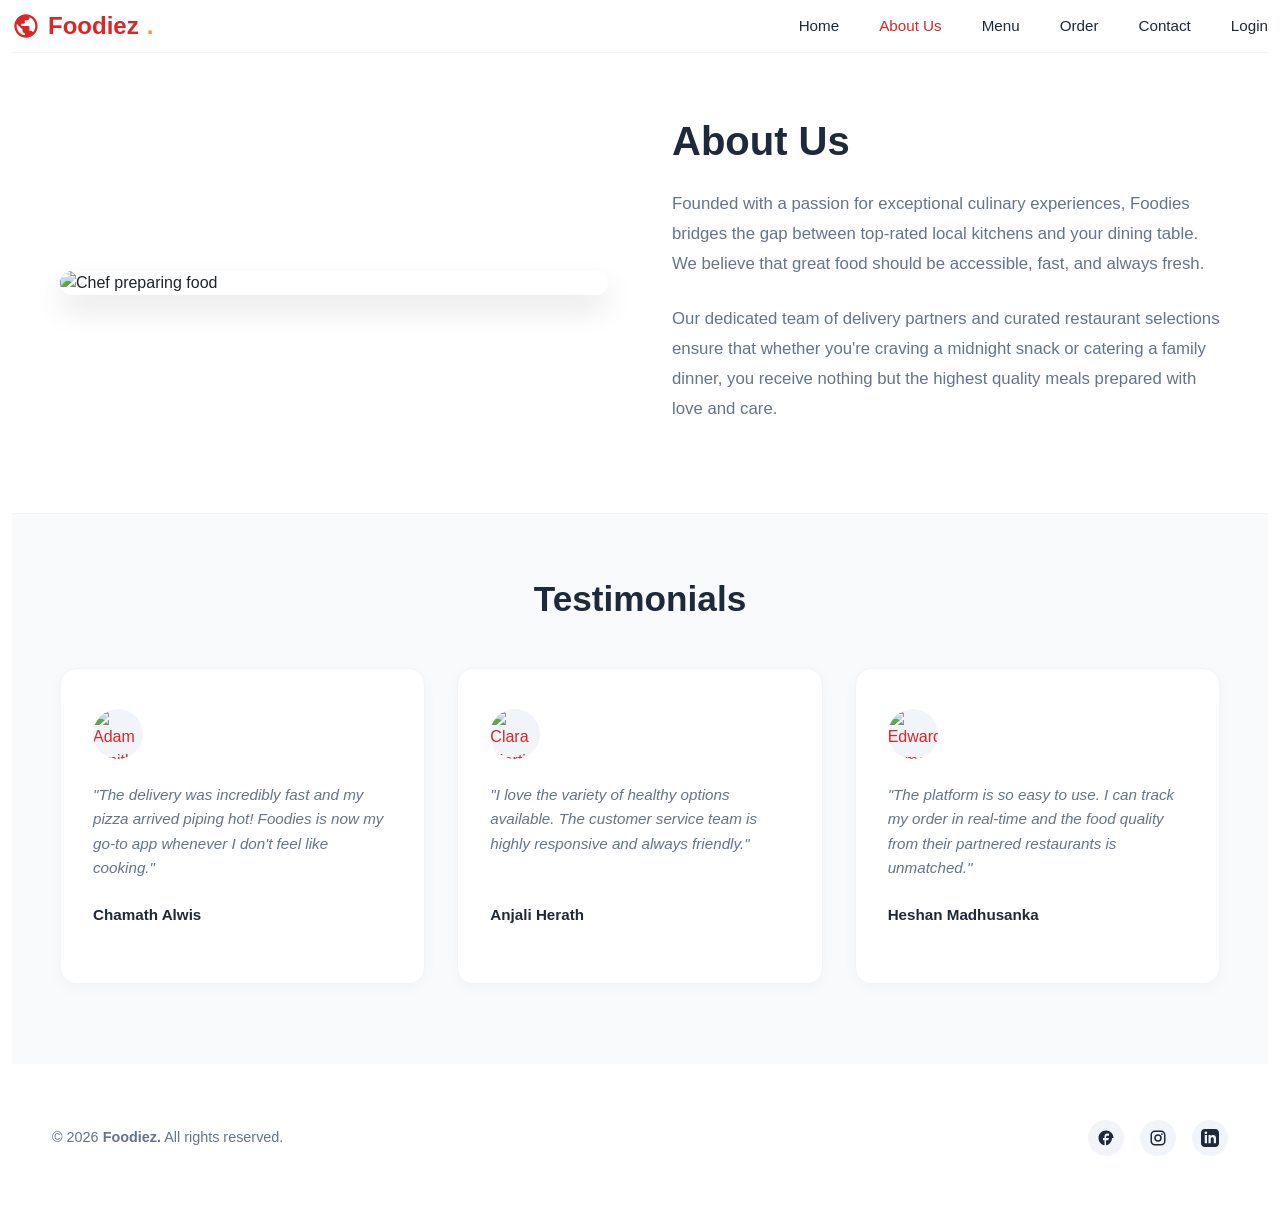
==== commit 41c641d7: "Add files via upload" ====
--- a/about.html
+++ b/about.html
@@ -6,11 +6,11 @@
     <meta name="viewport" content="width=device-width, initial-scale=1.0">
     <title>About Us | Foodies</title>
     <link rel="stylesheet" href="style.css">
+    <link href="https://cdn.jsdelivr.net/npm/bootstrap@5.3.8/dist/css/bootstrap.min.css" rel="stylesheet">
 </head>
 
 <body>
-
-    <div class="wrapper">
+    <div class="container-fluid">
 
         <div class="main">
             <!-- Centralized Navbar -->
@@ -28,6 +28,7 @@
                     <a href="menu.html">Menu</a>
                     <a href="order.html">Order</a>
                     <a href="contact.html">Contact</a>
+                    <a href="login.html">Login</a>
                 </div>
                 <div class="menu-toggle">
                     <span></span>
@@ -125,6 +126,7 @@
     </div>
 
     <script src="script.js"></script>
+    <script src="https://cdn.jsdelivr.net/npm/bootstrap@5.3.8/dist/js/bootstrap.bundle.min.js"></script>
 </body>
 
 </html>
--- a/style.css
+++ b/style.css
@@ -1,1234 +1,1393 @@
-@import url('https://fonts.googleapis.com/css2?family=Poppins:wght@300;400;500;600;700&display=swap');
-
-:root {
-    --primary-color: red;
-    --secondary-color: orange;
-    --accent-color: darkred;
-    --bg-color: white;
-    --text-dark: black;
-    --text-light: gray;
-    --white: white;
-    --danger: red;
-    --success: green;
-    --card-shadow: 0 4px 12px lightgray;
-    --hover-shadow: 0 8px 24px tan;
-    --transition: all 0.3s ease;
-}
-
-* {
-    margin: 0;
-    padding: 0;
-    font-family: 'Poppins', sans-serif;
-}
-
-body {
-    background-color: var(--bg-color);
-    color: var(--text-dark);
-    line-height: 1.6;
-    display: flex;
-    flex-direction: column;
-    align-items: center;
-    padding: 0 2%;
-    min-height: 100vh;
-}
-
-.wrapper {
-    width: 100%;
-    max-width: 1100px;
-    margin-top: 2rem;
-    display: flex;
-    flex-direction: column;
-    position: relative;
-    flex: 1;
-}
-
-.main {
-    background-color: var(--white);
-    display: flex;
-    flex-direction: column;
-    flex: 1;
-}
-
-/* Typography */
-h1,
-h2,
-h3,
-h4,
-h5,
-h6 {
-    font-weight: 600;
-    color: var(--text-dark);
-}
-
-a {
-    text-decoration: none;
-    color: inherit;
-}
-
-ul {
-    list-style: none;
-}
-
-/* Button Styles */
-.btn {
-    display: inline-block;
-    padding: 12px 28px;
-    background-color: var(--primary-color);
-    color: var(--white);
-    border: none;
-    border-radius: 30px;
-    font-weight: 500;
-    cursor: pointer;
-    transition: var(--transition);
-    text-align: center;
-    font-size: 1rem;
-}
-
-.btn:hover {
-    background-color: var(--accent-color);
-    box-shadow: var(--hover-shadow);
-    transform: translateY(-2px);
-}
-
-.btn-secondary {
-    background-color: var(--white);
-    color: var(--primary-color);
-    border: 2px solid var(--primary-color);
-}
-
-.btn-secondary:hover {
-    background-color: var(--primary-color);
-    color: var(--white);
-}
-
-/* Navigation */
-.navbar {
-    display: flex;
-    justify-content: space-between;
-    align-items: center;
-    padding: 1.5rem 2.5rem;
-    background-color: var(--white);
-    border-bottom: 1px solid #f1f5f9;
-    position: sticky;
-    top: 0;
-    z-index: 1000;
-}
-
-.nav-logo {
-    font-size: 1.5rem;
-    font-weight: 700;
-    color: var(--primary-color);
-    display: flex;
-    align-items: center;
-    gap: 8px;
-    text-decoration: none;
-}
-
-.nav-logo span {
-    color: var(--secondary-color);
-}
-
-.nav-links {
-    display: flex;
-    gap: 2.5rem;
-}
-
-.nav-links a {
-    text-decoration: none;
-    color: var(--text-dark);
-    font-size: 0.95rem;
-    font-weight: 500;
-    transition: var(--transition);
-    position: relative;
-}
-
-.nav-links a.active,
-.nav-links a:hover {
-    color: var(--primary-color);
-}
-
-.nav-icons {
-    display: flex;
-    align-items: center;
-    gap: 1.5rem;
-}
-
-.cart-icon-container {
-    position: relative;
-    cursor: pointer;
-}
-
-.cart-icon-container svg {
-    width: 28px;
-    height: 28px;
-    fill: var(--text-dark);
-    transition: var(--transition);
-}
-
-.cart-icon-container:hover svg {
-    fill: var(--primary-color);
-}
-
-.cart-count {
-    position: absolute;
-    top: -8px;
-    right: -8px;
-    background-color: var(--primary-color);
-    color: var(--white);
-    font-size: 0.75rem;
-    font-weight: 700;
-    width: 20px;
-    height: 20px;
-    border-radius: 50%;
-    display: flex;
-    justify-content: center;
-    align-items: center;
-}
-
-.menu-toggle {
-    display: none;
-    cursor: pointer;
-    flex-direction: column;
-    gap: 5px;
-}
-
-.menu-toggle span {
-    width: 25px;
-    height: 3px;
-    background-color: var(--text-dark);
-    transition: var(--transition);
-}
-
-/* Sections */
-main {
-    flex: 1;
-}
-
-.section-header {
-    text-align: center;
-    margin-bottom: 3rem;
-    padding: 4rem 5% 0;
-}
-
-.section-header h2 {
-    font-size: 2.5rem;
-    color: var(--text-dark);
-    margin-bottom: 10px;
-}
-
-.section-header h2 span {
-    color: var(--primary-color);
-}
-
-.section-header p {
-    color: var(--text-light);
-    font-size: 1.1rem;
-}
-
-/* Footer */
-footer {
-    background: var(--white);
-    padding: 1.5rem 2.5rem;
-    display: flex;
-    justify-content: space-between;
-    align-items: center;
-    margin: 2rem 0 3rem;
-    width: 100%;
-}
-
-footer p {
-    font-size: 0.9rem;
-    color: var(--text-light);
-    margin: 0;
-}
-
-.footer-content {
-    display: none;
-    /* Hide old footer structure in pages where it might still exist */
-}
-
-.footer-col h3 {
-    color: var(--white);
-    margin-bottom: 1.5rem;
-    font-size: 1.3rem;
-}
-
-.footer-col p {
-    color: lightgray;
-    font-size: 0.95rem;
-    margin-bottom: 1rem;
-}
-
-.footer-links {
-    display: flex;
-    flex-direction: column;
-    gap: 0.8rem;
-}
-
-.socials {
-    display: flex;
-    gap: 1rem;
-}
-
-.socials a {
-    width: 36px;
-    height: 36px;
-    border-radius: 50%;
-    background: #f1f5f9;
-    display: flex;
-    justify-content: center;
-    align-items: center;
-    color: var(--text-dark);
-    transition: var(--transition);
-}
-
-.socials a:hover {
-    background: var(--primary-color);
-    color: white;
-    transform: translateY(-3px);
-}
-
-.socials svg {
-    width: 18px;
-    height: 18px;
-    fill: currentColor;
-}
-
-.footer-bottom {
-    text-align: center;
-    padding-top: 2rem;
-    border-top: 1px solid black;
-    font-size: 0.9rem;
-    color: lightgray;
-}
-
-/* Popup Notification */
-.popup-overlay {
-    position: fixed;
-    top: 0;
-    left: 0;
-    width: 100%;
-    height: 100%;
-    background: gray;
-    display: flex;
-    justify-content: center;
-    align-items: center;
-    z-index: 2000;
-    opacity: 0;
-    visibility: hidden;
-    transition: var(--transition);
-}
-
-.popup-overlay.active {
-    opacity: 1;
-    visibility: visible;
-}
-
-.popup-content {
-    background: var(--white);
-    padding: 2.5rem;
-    border-radius: 16px;
-    text-align: center;
-    transform: translateY(-50px) scale(0.9);
-    transition: var(--transition);
-    max-width: 400px;
-    width: 90%;
-    box-shadow: 0 10px 30px lightgray;
-}
-
-.popup-overlay.active .popup-content {
-    transform: translateY(0) scale(1);
-}
-
-.popup-icon {
-    width: 70px;
-    height: 70px;
-    background: beige;
-    color: var(--success);
-    border-radius: 50%;
-    display: flex;
-    justify-content: center;
-    align-items: center;
-    font-size: 2rem;
-    margin: 0 auto 1.5rem;
-}
-
-.popup-content h3 {
-    font-size: 1.5rem;
-    margin-bottom: 10px;
-}
-
-.popup-content p {
-    color: var(--text-light);
-    margin-bottom: 1.5rem;
-}
-
-.toast-notification {
-    position: fixed;
-    bottom: 30px;
-    right: 30px;
-    background-color: var(--success);
-    color: white;
-    padding: 15px 25px;
-    border-radius: 8px;
-    box-shadow: 0 4px 15px gray;
-    transform: translateY(100px);
-    opacity: 0;
-    transition: all 0.4s cubic-bezier(0.175, 0.885, 0.32, 1.275);
-    z-index: 2000;
-    font-weight: 500;
-}
-
-.toast-notification.show {
-    transform: translateY(0);
-    opacity: 1;
-}
-
-/* Responsive */
-@media (max-width: 768px) {
-    .menu-toggle {
-        display: flex;
-    }
-
-    .nav-links {
-        position: absolute;
-        top: 100%;
-        left: 0;
-        width: 100%;
-        background-color: var(--white);
-        flex-direction: column;
-        padding: 0;
-        max-height: 0;
-        overflow: hidden;
-        transition: max-height 0.3s ease;
-        text-align: center;
-        box-shadow: 0 10px 10px whitesmoke;
-    }
-
-    .nav-links.active {
-        max-height: 400px;
-        padding: 2rem 0;
-    }
-
-    .section-header h2 {
-        font-size: 2rem;
-    }
-}
-
-/* Hero Section */
-.hero {
-    position: relative;
-    height: 450px;
-    display: flex;
-    justify-content: center;
-    align-items: center;
-    text-align: center;
-    color: white;
-    overflow: hidden;
-}
-
-.hero-bg {
-    position: absolute;
-    top: 0;
-    left: 0;
-    right: 0;
-    bottom: 0;
-    background-size: cover;
-    background-position: center;
-    filter: brightness(0.4);
-    z-index: 1;
-    transition: transform 10s ease;
-}
-
-.hero-bg-carousel {
-    position: absolute;
-    top: 0;
-    left: 0;
-    width: 100%;
-    height: 100%;
-    z-index: 1;
-}
-
-.hero:hover .hero-bg {
-    transform: scale(1.05);
-}
-
-.hero-content {
-    position: relative;
-    z-index: 2;
-    max-width: 600px;
-    padding: 2rem;
-}
-
-.hero h1 {
-    font-size: 3.5rem;
-    color: white;
-    margin-bottom: 1rem;
-    line-height: 1.2;
-}
-
-.hero h1 span {
-    color: var(--secondary-color);
-}
-
-.hero p {
-    font-size: 1.1rem;
-    color: #e2e8f0;
-    margin-bottom: 2rem;
-}
-
-.hero-btn {
-    display: inline-block;
-    padding: 12px 30px;
-    background-color: var(--primary-color);
-    color: white;
-    border-radius: 30px;
-    font-weight: 600;
-    font-size: 1.1rem;
-    transition: all 0.3s ease;
-    box-shadow: 0 4px 15px rgba(255, 69, 0, 0.4);
-}
-
-.hero-btn:hover {
-    background-color: var(--accent-color);
-    transform: translateY(-2px);
-}
-
-/* Feature Cards */
-.features {
-    display: grid;
-    grid-template-columns: repeat(3, 1fr);
-    gap: 2rem;
-    padding: 3rem 2.5rem;
-    background-color: white;
-}
-
-.feature-card {
-    border: 1px solid #f1f5f9;
-    border-radius: 12px;
-    overflow: hidden;
-    transition: all 0.3s ease;
-    background: white;
-}
-
-.feature-card:hover {
-    transform: translateY(-10px);
-    box-shadow: 0 15px 30px rgba(0, 0, 0, 0.1);
-    border-color: transparent;
-}
-
-.feature-img {
-    height: 180px;
-    overflow: hidden;
-}
-
-.feature-img img {
-    width: 100%;
-    height: 100%;
-    object-fit: cover;
-    transition: transform 0.5s ease;
-}
-
-.feature-card:hover .feature-img img {
-    transform: scale(1.1);
-}
-
-.feature-text {
-    padding: 1.5rem;
-    text-align: center;
-}
-
-.feature-text h3 {
-    font-size: 1.2rem;
-    color: var(--text-dark);
-    margin-bottom: 0.5rem;
-}
-
-.feature-text p {
-    font-size: 0.9rem;
-    color: var(--text-light);
-}
-
-/* About Section & Testimonials */
-.about-section {
-    display: flex;
-    align-items: center;
-    padding: 4rem 3rem;
-    gap: 4rem;
-    border-bottom: 1px solid #f1f5f9;
-}
-
-.about-img {
-    flex: 1;
-    border-radius: 16px;
-    overflow: hidden;
-    box-shadow: 0 15px 30px rgba(0, 0, 0, 0.1);
-    position: relative;
-}
-
-.about-img img {
-    width: 100%;
-    height: 100%;
-    object-fit: cover;
-    display: block;
-    transition: transform 0.8s ease;
-}
-
-.about-img:hover img {
-    transform: scale(1.05);
-}
-
-.about-text {
-    flex: 1;
-}
-
-.about-text h2 {
-    font-size: 2.5rem;
-    color: var(--text-dark);
-    margin-bottom: 1.5rem;
-    font-weight: 700;
-}
-
-.about-text p {
-    color: var(--text-light);
-    font-size: 1.05rem;
-    line-height: 1.8;
-    margin-bottom: 1.5rem;
-}
-
-.testimonials-section {
-    padding: 4rem 3rem 5rem;
-    background-color: #f8fafc;
-}
-
-.testimonials-section h2 {
-    text-align: center;
-    font-size: 2.2rem;
-    color: var(--text-dark);
-    margin-bottom: 3rem;
-    font-weight: 700;
-}
-
-.testimonials-grid {
-    display: grid;
-    grid-template-columns: repeat(3, 1fr);
-    gap: 2rem;
-}
-
-.testimonial-card {
-    background: white;
-    border: 1px solid #f1f5f9;
-    border-radius: 16px;
-    padding: 2.5rem 2rem;
-    box-shadow: 0 4px 15px rgba(0, 0, 0, 0.03);
-    transition: all 0.3s ease;
-    display: flex;
-    flex-direction: column;
-}
-
-.testimonial-card:hover {
-    transform: translateY(-8px);
-    box-shadow: 0 15px 30px rgba(0, 0, 0, 0.08);
-    border-color: white;
-}
-
-.testimonial-avatar {
-    width: 50px;
-    height: 50px;
-    border-radius: 50%;
-    background-color: #f1f5f9;
-    display: flex;
-    justify-content: center;
-    align-items: center;
-    margin-bottom: 1.5rem;
-    color: var(--primary-color);
-    overflow: hidden;
-}
-
-.testimonial-avatar img {
-    width: 100%;
-    height: 100%;
-    object-fit: cover;
-}
-
-.testimonial-quote {
-    color: var(--text-light);
-    font-size: 0.95rem;
-    line-height: 1.6;
-    font-style: italic;
-    margin-bottom: 1.5rem;
-    flex-grow: 1;
-    position: relative;
-}
-
-.testimonial-author {
-    font-weight: 700;
-    color: var(--text-dark);
-    font-size: 0.95rem;
-}
-
-/* Menu Section */
-.menu-header {
-    padding: 4rem 2rem 2rem;
-    text-align: center;
-    position: relative;
-}
-
-.menu-header h2 {
-    display: inline-block;
-    font-size: 1.8rem;
-    color: #334155;
-    font-weight: 600;
-    position: relative;
-}
-
-.menu-header h2::before,
-.menu-header h2::after {
-    content: "-";
-    margin: 0 10px;
-    color: var(--primary-color);
-}
-
-.menu-grid {
-    display: grid;
-    grid-template-columns: repeat(3, 1fr);
-    gap: 2.5rem 2rem;
-    padding: 2rem 3rem 4rem;
-}
-
-.menu-card {
-    position: relative;
-    display: flex;
-    flex-direction: column;
-    background: white;
-    border-radius: 12px;
-}
-
-.menu-img-wrapper {
-    width: 100%;
-    height: 220px;
-    border-radius: 12px;
-    overflow: hidden;
-    margin-bottom: -50px;
-    z-index: 1;
-    box-shadow: 0 4px 15px rgba(0, 0, 0, 0.05);
-    background-color: #f1f5f9;
-}
-
-.menu-img-wrapper img {
-    width: 100%;
-    height: 100%;
-    object-fit: cover;
-    transition: transform 0.5s ease;
-}
-
-.menu-card:hover .menu-img-wrapper img {
-    transform: scale(1.05);
-}
-
-.menu-info-card {
-    background: white;
-    border-radius: 12px;
-    padding: 1.5rem;
-    margin: 0 1rem;
-    box-shadow: 0 10px 30px rgba(0, 0, 0, 0.08);
-    z-index: 2;
-    display: flex;
-    flex-direction: column;
-    flex-grow: 1;
-    border: 1px solid #f1f5f9;
-    transition: box-shadow 0.3s ease, border-color 0.3s ease;
-}
-
-.menu-card:hover .menu-info-card {
-    box-shadow: 0 15px 35px rgba(0, 0, 0, 0.12);
-    border-color: #e2e8f0;
-}
-
-.menu-title {
-    font-size: 1.1rem;
-    color: #334155;
-    font-weight: 700;
-    margin-bottom: 0.5rem;
-}
-
-.menu-desc {
-    font-size: 0.8rem;
-    color: #64748b;
-    line-height: 1.5;
-    margin-bottom: 1rem;
-    flex-grow: 1;
-}
-
-.menu-price {
-    font-size: 1.15rem;
-    color: #334155;
-    font-weight: 700;
-    margin-bottom: 1rem;
-}
-
-.menu-price span {
-    font-size: 0.9rem;
-    color: #64748b;
-    font-weight: 500;
-    margin-right: 4px;
-}
-
-.menu-qty-row {
-    display: flex;
-    align-items: center;
-    gap: 10px;
-    margin-bottom: 1rem;
-}
-
-.menu-qty-label {
-    font-size: 0.9rem;
-    color: #334155;
-    font-weight: 600;
-}
-
-.menu-qty-select {
-    flex: 1;
-    padding: 6px 10px;
-    border: 1px solid #cbd5e1;
-    border-radius: 6px;
-    font-family: inherit;
-    color: #334155;
-    outline: none;
-    background: white;
-}
-
-.menu-qty-select:focus {
-    border-color: var(--primary-color);
-    box-shadow: 0 0 0 2px rgba(var(--primary-color-rgb), 0.2);
-}
-
-.menu-order-btn {
-    background-color: #cffafe;
-    color: #0891b2;
-    border: none;
-    border-radius: 6px;
-    padding: 10px;
-    font-weight: 600;
-    font-size: 0.85rem;
-    cursor: pointer;
-    transition: all 0.3s ease;
-    text-transform: uppercase;
-    letter-spacing: 0.5px;
-}
-
-.menu-order-btn:hover {
-    background-color: #22d3ee;
-    color: white;
-}
-
-/* Order Section */
-.order-header {
-    padding: 4rem 2rem 2rem;
-    text-align: center;
-    position: relative;
-}
-
-.order-header h2 {
-    display: inline-block;
-    font-size: 1.8rem;
-    color: #334155;
-    font-weight: 600;
-    position: relative;
-}
-
-.order-header h2::before,
-.order-header h2::after {
-    content: "-";
-    margin: 0 10px;
-    color: var(--primary-color);
-}
-
-.order-list {
-    max-width: 800px;
-    width: 100%;
-    margin: 0 auto;
-    display: flex;
-    flex-direction: column;
-    gap: 1.5rem;
-    padding: 0 2rem;
-}
-
-.order-item-card {
-    display: flex;
-    border: 1px solid #e2e8f0;
-    border-radius: 12px;
-    overflow: hidden;
-    background: white;
-    transition: box-shadow 0.3s ease;
-    height: 160px;
-    position: relative;
-}
-
-.order-item-card:hover {
-    box-shadow: 0 8px 20px rgba(0, 0, 0, 0.06);
-}
-
-.order-item-img {
-    width: 250px;
-    background-color: #f8fafc;
-    border-right: 1px solid #e2e8f0;
-    position: relative;
-    flex-shrink: 0;
-}
-
-.order-item-img img {
-    width: 100%;
-    height: 100%;
-    object-fit: cover;
-}
-
-.order-item-card::before {
-    content: '';
-    width: 6px;
-    height: 100%;
-    background-color: var(--primary-color);
-    position: absolute;
-    left: 0;
-    top: 0;
-    z-index: 2;
-    opacity: 0.8;
-}
-
-.order-item-details {
-    flex-grow: 1;
-    padding: 1.5rem 2rem;
-    display: flex;
-    flex-direction: column;
-    justify-content: center;
-    gap: 12px;
-}
-
-.order-item-title {
-    font-size: 1.1rem;
-    color: #334155;
-    font-weight: 700;
-    margin: 0;
-}
-
-.order-item-stars {
-    color: var(--secondary-color);
-    display: flex;
-    gap: 2px;
-}
-
-.order-item-stars svg {
-    width: 14px;
-    height: 14px;
-    fill: currentColor;
-}
-
-.order-item-stars .star-empty {
-    fill: #e2e8f0;
-}
-
-.order-item-divider {
-    height: 1px;
-    background-color: #e2e8f0;
-    width: 100%;
-    margin: 5px 0;
-}
-
-.order-item-bottom {
-    display: flex;
-    justify-content: space-between;
-    align-items: center;
-}
-
-.order-item-price {
-    font-size: 1.15rem;
-    color: #334155;
-    font-weight: 700;
-}
-
-.order-item-price span {
-    font-size: 0.9rem;
-    font-weight: 600;
-    margin-right: 4px;
-}
-
-.order-item-qty {
-    padding: 6px 15px;
-    border: 1px solid #cbd5e1;
-    border-radius: 4px;
-    font-size: 0.85rem;
-    color: #334155;
-    font-weight: 500;
-    background: white;
-}
-
-.order-summary-section {
-    max-width: 800px;
-    width: 100%;
-    margin: 3rem auto 0;
-    padding: 0 2rem;
-    display: flex;
-    flex-direction: column;
-    align-items: flex-end;
-}
-
-.order-total-display {
-    font-size: 1.4rem;
-    color: #334155;
-    margin-bottom: 2rem;
-    display: flex;
-    align-items: center;
-    gap: 15px;
-}
-
-.order-total-display span.label {
-    font-style: italic;
-    color: #64748b;
-    font-weight: 500;
-}
-
-.order-total-display span.amount {
-    font-weight: 700;
-}
-
-.add-cart-btn {
-    background-color: #334155;
-    color: white;
-    border: none;
-    border-radius: 6px;
-    padding: 14px 40px;
-    font-size: 1rem;
-    font-weight: 600;
-    cursor: pointer;
-    transition: all 0.3s ease;
-    min-width: 250px;
-}
-
-.add-cart-btn:hover {
-    background-color: var(--primary-color);
-    box-shadow: 0 4px 15px rgba(255, 69, 0, 0.3);
-    transform: translateY(-2px);
-}
-
-.payment-methods-container {
-    width: 100%;
-    margin-bottom: 2rem;
-    padding: 1.5rem;
-    background-color: #f8fafc;
-    border: 1px solid #e2e8f0;
-    border-radius: 8px;
-    display: flex;
-    flex-direction: column;
-    gap: 1rem;
-}
-
-.place-order-btn {
-    background-color: var(--primary-color);
-    color: white;
-    border: none;
-    border-radius: 6px;
-    padding: 14px 40px;
-    font-size: 1rem;
-    font-weight: 600;
-    cursor: pointer;
-    transition: all 0.3s ease;
-    min-width: 200px;
-}
-
-/* Contact Section */
-.contact-container {
-    display: flex;
-    flex-wrap: wrap;
-}
-
-.contact-left,
-.contact-right {
-    flex: 1;
-    min-width: 300px;
-    padding: 4rem 3.5rem;
-}
-
-.section-title {
-    font-size: 1.5rem;
-    color: #334155;
-    font-weight: 700;
-    margin-bottom: 2.5rem;
-}
-
-.section-title::before {
-    content: "- ";
-    color: #334155;
-}
-
-.section-title::after {
-    content: " -";
-    color: #334155;
-}
-
-.contact-info-block {
-    margin-bottom: 2rem;
-}
-
-.contact-info-block h4 {
-    font-size: 1rem;
-    color: #334155;
-    margin-bottom: 0.5rem;
-    font-weight: 600;
-}
-
-.contact-detail {
-    display: flex;
-    align-items: flex-start;
-    gap: 12px;
-    color: #64748b;
-    font-size: 0.9rem;
-}
-
-.contact-detail svg {
-    width: 18px;
-    height: 18px;
-    fill: #94a3b8;
-    margin-top: 2px;
-}
-
-.contact-form-card {
-    background-color: white;
-    border-radius: 12px;
-    padding: 2.5rem 2rem;
-    box-shadow: 0 10px 40px rgba(0, 0, 0, 0.06);
-    border: 1px solid #f1f5f9;
-}
-
-.form-group {
-    margin-bottom: 1.5rem;
-}
-
-.form-label {
-    display: block;
-    margin-bottom: 0.5rem;
-    font-size: 0.9rem;
-    color: #475569;
-    font-weight: 500;
-}
-
-.form-input {
-    width: 100%;
-    padding: 14px 15px;
-    border: 1px solid #cbd5e1;
-    border-radius: 6px;
-    font-size: 0.9rem;
-    color: #334155;
-    font-family: inherit;
-    outline: none;
-    transition: all 0.3s ease;
-    background-color: white;
-}
-
-.form-input:focus {
-    border-color: #3b82f6;
-    box-shadow: 0 0 0 3px rgba(59, 130, 246, 0.1);
-}
-
-textarea.form-input {
-    resize: vertical;
-    min-height: 120px;
-}
-
-.submit-btn {
-    background-color: #3b82f6;
-    color: white;
-    border: none;
-    padding: 12px 35px;
-    font-size: 0.95rem;
-    font-weight: 500;
-    border-radius: 6px;
-    cursor: pointer;
-    transition: all 0.3s ease;
-}
-
-.submit-btn:hover {
-    background-color: #2563eb;
-    box-shadow: 0 4px 12px rgba(59, 130, 246, 0.3);
-}
-
-/* Responsive Overrides */
-@media (max-width: 1024px) {
-    .menu-grid {
-        grid-template-columns: repeat(2, 1fr);
-    }
-}
-
-@media (max-width: 900px) {
-    .about-section {
-        flex-direction: column;
-        padding: 3rem 2rem;
-        gap: 2rem;
-    }
-
-    .testimonials-grid {
-        grid-template-columns: repeat(2, 1fr);
-    }
-
-    .contact-container {
-        flex-direction: column;
-    }
-
-    .contact-right {
-        padding-top: 0;
-    }
-}
-
-@media (max-width: 768px) {
-    .hero h1 {
-        font-size: 2.5rem;
-    }
-
-    .features,
-    .menu-grid {
-        grid-template-columns: 1fr;
-    }
-
-    .order-item-card {
-        flex-direction: column;
-        height: auto;
-    }
-
-    .order-item-img {
-        width: 100%;
-        height: 180px;
-        border-right: none;
-        border-bottom: 1px solid #e2e8f0;
-    }
-
-    .order-item-card::before {
-        width: 100%;
-        height: 4px;
-    }
-
-    .order-summary-section {
-        align-items: center;
-    }
-
-    .add-cart-btn {
-        width: 100%;
-    }
-}
-
-@media (max-width: 480px) {
-    .testimonials-grid {
-        grid-template-columns: 1fr;
-    }
-
-    .about-text h2 {
-        font-size: 1.8rem;
-    }
-
-    .menu-info-card {
-        margin: 0 0.5rem;
-    }
-
-    .contact-left,
-    .contact-right {
-        padding: 2.5rem 1.5rem;
-    }
+/* 
+   ==========================================================================
+   ROOT VARIABLES
+   These variables define the core color palette, shadows, and transitions 
+   used across the entire application for consistent branding and UI.
+   ========================================================================== */
+:root {
+    /* Brand Colors */
+    --primary-color: #dc2626;    /* Vibrant Red */
+    --secondary-color: #fb923c;  /* Warm Orange */
+    --accent-color: #991b1b;     /* Deep Maroon */
+    
+    /* Layout Colors */
+    --bg-color: #ffffff;
+    --text-dark: #1e293b;        /* Slate 800 */
+    --text-light: #64748b;       /* Slate 500 */
+    --white: #ffffff;
+    
+    /* Status Colors */
+    --danger: #ef4444;
+    --success: #22c55e;
+    
+    /* Effects */
+    --card-shadow: 0 4px 12px rgba(0, 0, 0, 0.08);
+    --hover-shadow: 0 8px 24px rgba(0, 0, 0, 0.12);
+    --transition: all 0.3s cubic-bezier(0.4, 0, 0.2, 1);
+}
+
+/* 
+   ==========================================================================
+   BASE STYLES & RESET
+   Ensures a consistent cross-browser foundation and sets the default 
+   typography for the site.
+   ========================================================================== */
+* {
+    margin: 0;
+    padding: 0;
+    box-sizing: border-box;
+    font-family: 'Poppins', sans-serif;
+}
+
+body {
+    background-color: var(--bg-color);
+    color: var(--text-dark);
+    line-height: 1.6;
+    display: flex;
+    flex-direction: column;
+    align-items: center;
+    min-height: 100vh;
+    overflow-x: hidden;
+}
+
+.wrapper {
+    width: 100%;
+    max-width: 1100px;
+    margin-top: 2rem;
+    display: flex;
+    flex-direction: column;
+    position: relative;
+    flex: 1;
+    box-sizing: border-box;
+}
+
+.main {
+    background-color: var(--white);
+    display: flex;
+    flex-direction: column;
+    flex: 1;
+}
+
+/* 
+   ==========================================================================
+   TYPOGRAPHY & GLOBAL LINKS
+   Consistent font weights and color behaviors for a cohesive look.
+   ========================================================================== */
+h1, h2, h3, h4, h5, h6 {
+    font-weight: 600;
+    color: var(--text-dark);
+}
+
+a {
+    text-decoration: none;
+    color: inherit;
+    transition: var(--transition);
+}
+
+ul {
+    list-style: none;
+}
+
+/* 
+   ==========================================================================
+   UI COMPONENTS - BUTTONS
+   Reusable button variants for the primary calls to action.
+   ========================================================================== */
+.btn {
+    display: inline-block;
+    padding: 12px 28px;
+    background-color: var(--primary-color);
+    color: var(--white);
+    border: none;
+    border-radius: 30px;
+    font-weight: 500;
+    cursor: pointer;
+    transition: var(--transition);
+    text-align: center;
+    font-size: 1rem;
+}
+
+.btn:hover {
+    background-color: var(--accent-color);
+    box-shadow: var(--hover-shadow);
+    transform: translateY(-2px);
+}
+
+.btn-secondary {
+    background-color: var(--white);
+    color: var(--primary-color);
+    border: 2px solid var(--primary-color);
+}
+
+.btn-secondary:hover {
+    background-color: var(--primary-color);
+    color: var(--white);
+}
+
+/* 
+   ==========================================================================
+   MAIN NAVIGATION (NAVBAR)
+   Sticky header with logo, standard navigation links, and cart icon.
+   ========================================================================== */
+.navbar {
+    display: flex;
+    justify-content: space-between;
+    align-items: center;
+    padding: 1rem 1.5rem;
+    background-color: var(--white);
+    border-bottom: 1px solid #f1f5f9;
+    position: sticky;
+    top: 0;
+    z-index: 1000;
+    width: 100%;
+    box-sizing: border-box;
+}
+
+.nav-logo {
+    font-size: 1.5rem;
+    font-weight: 700;
+    color: var(--primary-color);
+    display: flex;
+    align-items: center;
+    gap: 8px;
+    text-decoration: none;
+}
+
+.nav-logo span {
+    color: var(--secondary-color);
+}
+
+.nav-links {
+    display: flex;
+    gap: 2.5rem;
+}
+
+.nav-links a {
+    text-decoration: none;
+    color: var(--text-dark);
+    font-size: 0.95rem;
+    font-weight: 500;
+    transition: var(--transition);
+    position: relative;
+}
+
+.nav-links a.active,
+.nav-links a:hover {
+    color: var(--primary-color);
+}
+
+.nav-icons {
+    display: flex;
+    align-items: center;
+    gap: 1.5rem;
+}
+
+/* Shopping Cart Icon & Badge */
+.cart-icon-container {
+    position: relative;
+    cursor: pointer;
+}
+
+.cart-icon-container svg {
+    width: 28px;
+    height: 28px;
+    transition: var(--transition);
+}
+
+.cart-icon-container:hover svg {
+    fill: var(--primary-color);
+}
+
+.cart-count {
+    position: absolute;
+    top: -8px;
+    right: -8px;
+    background-color: var(--primary-color);
+    color: var(--white);
+    font-size: 0.75rem;
+    font-weight: 700;
+    width: 20px;
+    height: 20px;
+    border-radius: 50%;
+    display: flex;
+    justify-content: center;
+    align-items: center;
+}
+
+/* Mobile Menu Trigger */
+.menu-toggle {
+    display: none;
+    cursor: pointer;
+    flex-direction: column;
+    gap: 5px;
+}
+
+.menu-toggle span {
+    width: 25px;
+    height: 3px;
+    background-color: var(--text-dark);
+    transition: var(--transition);
+}
+
+/* Sections */
+main {
+    flex: 1;
+}
+
+.section-header {
+    text-align: center;
+    margin-bottom: 3rem;
+    padding: 4rem 5% 0;
+}
+
+.section-header h2 {
+    font-size: 2.5rem;
+    color: var(--text-dark);
+    margin-bottom: 10px;
+}
+
+.section-header h2 span {
+    color: var(--primary-color);
+}
+
+.section-header p {
+    color: var(--text-light);
+    font-size: 1.1rem;
+}
+
+/* Footer */
+footer {
+    background: var(--white);
+    padding: 1.5rem 2.5rem;
+    display: flex;
+    justify-content: space-between;
+    align-items: center;
+    flex-wrap: wrap;
+    gap: 1rem;
+    margin: 2rem 0 3rem;
+    width: 100%;
+    box-sizing: border-box;
+}
+
+footer p {
+    font-size: 0.9rem;
+    color: var(--text-light);
+    margin: 0;
+}
+
+.footer-content {
+    display: none;
+    /* Hide old footer structure in pages where it might still exist */
+}
+
+.footer-col h3 {
+    color: var(--white);
+    margin-bottom: 1.5rem;
+    font-size: 1.3rem;
+}
+
+.footer-col p {
+    color: lightgray;
+    font-size: 0.95rem;
+    margin-bottom: 1rem;
+}
+
+.footer-links {
+    display: flex;
+    flex-direction: column;
+    gap: 0.8rem;
+}
+
+.socials {
+    display: flex;
+    gap: 1rem;
+}
+
+.socials a {
+    width: 36px;
+    height: 36px;
+    border-radius: 50%;
+    background: #f1f5f9;
+    display: flex;
+    justify-content: center;
+    align-items: center;
+    color: var(--text-dark);
+    transition: var(--transition);
+}
+
+.socials a:hover {
+    background: var(--primary-color);
+    color: white;
+    transform: translateY(-3px);
+}
+
+.socials svg {
+    width: 18px;
+    height: 18px;
+    fill: currentColor;
+}
+
+.footer-bottom {
+    text-align: center;
+    padding-top: 2rem;
+    border-top: 1px solid black;
+    font-size: 0.9rem;
+    color: lightgray;
+}
+
+/* Popup Notification */
+.popup-overlay {
+    position: fixed;
+    top: 0;
+    left: 0;
+    width: 100%;
+    height: 100%;
+    background: gray;
+    display: flex;
+    justify-content: center;
+    align-items: center;
+    z-index: 2000;
+    opacity: 0;
+    visibility: hidden;
+    transition: var(--transition);
+}
+
+.popup-overlay.active {
+    opacity: 1;
+    visibility: visible;
+}
+
+.popup-content {
+    background: var(--white);
+    padding: 2.5rem;
+    border-radius: 16px;
+    text-align: center;
+    transform: translateY(-50px) scale(0.9);
+    transition: var(--transition);
+    max-width: 400px;
+    width: 90%;
+    box-shadow: 0 10px 30px lightgray;
+}
+
+.popup-overlay.active .popup-content {
+    transform: translateY(0) scale(1);
+}
+
+.popup-icon {
+    width: 70px;
+    height: 70px;
+    background: beige;
+    color: var(--success);
+    border-radius: 50%;
+    display: flex;
+    justify-content: center;
+    align-items: center;
+    font-size: 2rem;
+    margin: 0 auto 1.5rem;
+}
+
+.popup-content h3 {
+    font-size: 1.5rem;
+    margin-bottom: 10px;
+}
+
+.popup-content p {
+    color: var(--text-light);
+    margin-bottom: 1.5rem;
+}
+
+.toast-notification {
+    position: fixed;
+    bottom: 30px;
+    right: 30px;
+    background-color: var(--success);
+    color: white;
+    padding: 15px 25px;
+    border-radius: 8px;
+    box-shadow: 0 4px 15px gray;
+    transform: translateY(100px);
+    opacity: 0;
+    transition: all 0.4s cubic-bezier(0.175, 0.885, 0.32, 1.275);
+    z-index: 2000;
+    font-weight: 500;
+}
+
+.toast-notification.show {
+    transform: translateY(0);
+    opacity: 1;
+}
+
+/* Responsive */
+@media (max-width: 768px) {
+    .menu-toggle {
+        display: flex;
+    }
+
+    .nav-links {
+        position: absolute;
+        top: 100%;
+        left: 0;
+        width: 100%;
+        background-color: var(--white);
+        flex-direction: column;
+        gap: 0;
+        padding: 0;
+        max-height: 0;
+        overflow: hidden;
+        transition: max-height 0.3s ease;
+        text-align: center;
+        box-shadow: 0 10px 10px whitesmoke;
+        border-top: 1px solid #f1f5f9;
+    }
+
+    .nav-links a {
+        padding: 0.75rem 1rem;
+        border-bottom: 1px solid #f8fafc;
+        display: block;
+        width: 100%;
+    }
+
+    .nav-links.active {
+        max-height: 500px;
+        padding: 0.5rem 0;
+    }
+
+    .section-header h2 {
+        font-size: 2rem;
+    }
+}
+
+/* Hero Section */
+.hero {
+    position: relative;
+    height: 450px;
+    display: flex;
+    justify-content: center;
+    align-items: center;
+    text-align: center;
+    color: white;
+    overflow: hidden;
+    width: 100%;
+}
+
+.hero-bg {
+    position: absolute;
+    top: 0;
+    left: 0;
+    right: 0;
+    bottom: 0;
+    background-size: cover;
+    background-position: center;
+    filter: brightness(0.4);
+    z-index: 1;
+    transition: transform 10s ease;
+}
+
+.hero-bg-carousel {
+    position: absolute;
+    top: 0;
+    left: 0;
+    width: 100%;
+    height: 100%;
+    z-index: 1;
+}
+
+.hero:hover .hero-bg {
+    transform: scale(1.05);
+}
+
+.hero-content {
+    position: relative;
+    z-index: 2;
+    max-width: 600px;
+    padding: 2rem;
+}
+
+.hero h1 {
+    font-size: 3.5rem;
+    color: white;
+    margin-bottom: 1rem;
+    line-height: 1.2;
+}
+
+.hero h1 span {
+    color: var(--secondary-color);
+}
+
+.hero p {
+    font-size: 1.1rem;
+    color: #e2e8f0;
+    margin-bottom: 2rem;
+}
+
+.hero-btn {
+    display: inline-block;
+    padding: 12px 30px;
+    background-color: var(--primary-color);
+    color: white;
+    border-radius: 30px;
+    font-weight: 600;
+    font-size: 1.1rem;
+    transition: all 0.3s ease;
+    box-shadow: 0 4px 15px rgba(255, 69, 0, 0.4);
+}
+
+.hero-btn:hover {
+    background-color: var(--accent-color);
+    transform: translateY(-2px);
+}
+
+/* Feature Cards */
+.features {
+    display: grid;
+    grid-template-columns: repeat(3, 1fr);
+    gap: 2rem;
+    padding: 3rem 2.5rem;
+    background-color: white;
+    width: 100%;
+    box-sizing: border-box;
+}
+
+.feature-card {
+    border: 1px solid #f1f5f9;
+    border-radius: 12px;
+    overflow: hidden;
+    transition: all 0.3s ease;
+    background: white;
+}
+
+.feature-card:hover {
+    transform: translateY(-10px);
+    box-shadow: 0 15px 30px rgba(0, 0, 0, 0.1);
+    border-color: transparent;
+}
+
+.feature-img {
+    height: 180px;
+    overflow: hidden;
+}
+
+.feature-img img {
+    width: 100%;
+    height: 100%;
+    object-fit: cover;
+    transition: transform 0.5s ease;
+}
+
+.feature-card:hover .feature-img img {
+    transform: scale(1.1);
+}
+
+.feature-text {
+    padding: 1.5rem;
+    text-align: center;
+}
+
+.feature-text h3 {
+    font-size: 1.2rem;
+    color: var(--text-dark);
+    margin-bottom: 0.5rem;
+}
+
+.feature-text p {
+    font-size: 0.9rem;
+    color: var(--text-light);
+}
+
+/* About Section & Testimonials */
+.about-section {
+    display: flex;
+    align-items: center;
+    padding: 4rem 3rem;
+    gap: 4rem;
+    border-bottom: 1px solid #f1f5f9;
+}
+
+.about-img {
+    flex: 1;
+    border-radius: 16px;
+    overflow: hidden;
+    box-shadow: 0 15px 30px rgba(0, 0, 0, 0.1);
+    position: relative;
+}
+
+.about-img img {
+    width: 100%;
+    height: 100%;
+    object-fit: cover;
+    display: block;
+    transition: transform 0.8s ease;
+}
+
+.about-img:hover img {
+    transform: scale(1.05);
+}
+
+.about-text {
+    flex: 1;
+}
+
+.about-text h2 {
+    font-size: 2.5rem;
+    color: var(--text-dark);
+    margin-bottom: 1.5rem;
+    font-weight: 700;
+}
+
+.about-text p {
+    color: var(--text-light);
+    font-size: 1.05rem;
+    line-height: 1.8;
+    margin-bottom: 1.5rem;
+}
+
+.testimonials-section {
+    padding: 4rem 3rem 5rem;
+    background-color: #f8fafc;
+}
+
+.testimonials-section h2 {
+    text-align: center;
+    font-size: 2.2rem;
+    color: var(--text-dark);
+    margin-bottom: 3rem;
+    font-weight: 700;
+}
+
+.testimonials-grid {
+    display: grid;
+    grid-template-columns: repeat(3, 1fr);
+    gap: 2rem;
+}
+
+.testimonial-card {
+    background: white;
+    border: 1px solid #f1f5f9;
+    border-radius: 16px;
+    padding: 2.5rem 2rem;
+    box-shadow: 0 4px 15px rgba(0, 0, 0, 0.03);
+    transition: all 0.3s ease;
+    display: flex;
+    flex-direction: column;
+}
+
+.testimonial-card:hover {
+    transform: translateY(-8px);
+    box-shadow: 0 15px 30px rgba(0, 0, 0, 0.08);
+    border-color: white;
+}
+
+.testimonial-avatar {
+    width: 50px;
+    height: 50px;
+    border-radius: 50%;
+    background-color: #f1f5f9;
+    display: flex;
+    justify-content: center;
+    align-items: center;
+    margin-bottom: 1.5rem;
+    color: var(--primary-color);
+    overflow: hidden;
+}
+
+.testimonial-avatar img {
+    width: 100%;
+    height: 100%;
+    object-fit: cover;
+}
+
+.testimonial-quote {
+    color: var(--text-light);
+    font-size: 0.95rem;
+    line-height: 1.6;
+    font-style: italic;
+    margin-bottom: 1.5rem;
+    flex-grow: 1;
+    position: relative;
+}
+
+.testimonial-author {
+    font-weight: 700;
+    color: var(--text-dark);
+    font-size: 0.95rem;
+}
+
+/* Menu Section */
+.menu-header {
+    padding: 4rem 2rem 2rem;
+    text-align: center;
+    position: relative;
+}
+
+.menu-header h2 {
+    display: inline-block;
+    font-size: 1.8rem;
+    color: #334155;
+    font-weight: 600;
+    position: relative;
+}
+
+.menu-header h2::before,
+.menu-header h2::after {
+    content: "-";
+    margin: 0 10px;
+    color: var(--primary-color);
+}
+
+.menu-grid {
+    display: grid;
+    grid-template-columns: repeat(3, 1fr);
+    gap: 2.5rem 2rem;
+    padding: 2rem 2rem 4rem;
+    width: 100%;
+    box-sizing: border-box;
+}
+
+.menu-card {
+    position: relative;
+    display: flex;
+    flex-direction: column;
+    background: white;
+    border-radius: 12px;
+}
+
+.menu-img-wrapper {
+    width: 100%;
+    height: 220px;
+    border-radius: 12px;
+    overflow: hidden;
+    margin-bottom: -50px;
+    z-index: 1;
+    box-shadow: 0 4px 15px rgba(0, 0, 0, 0.05);
+    background-color: #f1f5f9;
+}
+
+.menu-img-wrapper img {
+    width: 100%;
+    height: 100%;
+    object-fit: cover;
+    transition: transform 0.5s ease;
+}
+
+.menu-card:hover .menu-img-wrapper img {
+    transform: scale(1.05);
+}
+
+.menu-info-card {
+    background: white;
+    border-radius: 12px;
+    padding: 1.5rem;
+    margin: 0 1rem;
+    box-shadow: 0 10px 30px rgba(0, 0, 0, 0.08);
+    z-index: 2;
+    display: flex;
+    flex-direction: column;
+    flex-grow: 1;
+    border: 1px solid #f1f5f9;
+    transition: box-shadow 0.3s ease, border-color 0.3s ease;
+}
+
+.menu-card:hover .menu-info-card {
+    box-shadow: 0 15px 35px rgba(0, 0, 0, 0.12);
+    border-color: #e2e8f0;
+}
+
+.menu-title {
+    font-size: 1.1rem;
+    color: #334155;
+    font-weight: 700;
+    margin-bottom: 0.5rem;
+}
+
+.menu-desc {
+    font-size: 0.8rem;
+    color: #64748b;
+    line-height: 1.5;
+    margin-bottom: 1rem;
+    flex-grow: 1;
+}
+
+.menu-price {
+    font-size: 1.15rem;
+    color: #334155;
+    font-weight: 700;
+    margin-bottom: 1rem;
+}
+
+.menu-price span {
+    font-size: 0.9rem;
+    color: #64748b;
+    font-weight: 500;
+    margin-right: 4px;
+}
+
+.menu-qty-row {
+    display: flex;
+    align-items: center;
+    gap: 10px;
+    margin-bottom: 1rem;
+}
+
+.menu-qty-label {
+    font-size: 0.9rem;
+    color: #334155;
+    font-weight: 600;
+}
+
+.menu-qty-select {
+    flex: 1;
+    padding: 6px 10px;
+    border: 1px solid #cbd5e1;
+    border-radius: 6px;
+    font-family: inherit;
+    color: #334155;
+    outline: none;
+    background: white;
+}
+
+.menu-qty-select:focus {
+    border-color: var(--primary-color);
+    box-shadow: 0 0 0 2px rgba(var(--primary-color-rgb), 0.2);
+}
+
+.menu-order-btn {
+    background-color: #cffafe;
+    color: #0891b2;
+    border: none;
+    border-radius: 6px;
+    padding: 10px;
+    font-weight: 600;
+    font-size: 0.85rem;
+    cursor: pointer;
+    transition: all 0.3s ease;
+    text-transform: uppercase;
+    letter-spacing: 0.5px;
+}
+
+.menu-order-btn:hover {
+    background-color: #22d3ee;
+    color: white;
+}
+
+/* Order Section */
+.order-header {
+    padding: 4rem 2rem 2rem;
+    text-align: center;
+    position: relative;
+}
+
+.order-header h2 {
+    display: inline-block;
+    font-size: 1.8rem;
+    color: #334155;
+    font-weight: 600;
+    position: relative;
+}
+
+.order-header h2::before,
+.order-header h2::after {
+    content: "-";
+    margin: 0 10px;
+    color: var(--primary-color);
+}
+
+.order-list {
+    max-width: 800px;
+    width: 100%;
+    margin: 0 auto;
+    display: flex;
+    flex-direction: column;
+    gap: 1.5rem;
+    padding: 0 2rem;
+}
+
+.order-item-card {
+    display: flex;
+    border: 1px solid #e2e8f0;
+    border-radius: 12px;
+    overflow: hidden;
+    background: white;
+    transition: box-shadow 0.3s ease;
+    height: 160px;
+    position: relative;
+}
+
+.order-item-card:hover {
+    box-shadow: 0 8px 20px rgba(0, 0, 0, 0.06);
+}
+
+.order-item-img {
+    width: 250px;
+    background-color: #f8fafc;
+    border-right: 1px solid #e2e8f0;
+    position: relative;
+    flex-shrink: 0;
+}
+
+.order-item-img img {
+    width: 100%;
+    height: 100%;
+    object-fit: cover;
+}
+
+.order-item-card::before {
+    content: '';
+    width: 6px;
+    height: 100%;
+    background-color: var(--primary-color);
+    position: absolute;
+    left: 0;
+    top: 0;
+    z-index: 2;
+    opacity: 0.8;
+}
+
+.order-item-details {
+    flex-grow: 1;
+    padding: 1.5rem 2rem;
+    display: flex;
+    flex-direction: column;
+    justify-content: center;
+    gap: 12px;
+}
+
+.order-item-title {
+    font-size: 1.1rem;
+    color: #334155;
+    font-weight: 700;
+    margin: 0;
+}
+
+.order-item-stars {
+    color: var(--secondary-color);
+    display: flex;
+    gap: 2px;
+}
+
+.order-item-stars svg {
+    width: 14px;
+    height: 14px;
+    fill: currentColor;
+}
+
+.order-item-stars .star-empty {
+    fill: #e2e8f0;
+}
+
+.order-item-divider {
+    height: 1px;
+    background-color: #e2e8f0;
+    width: 100%;
+    margin: 5px 0;
+}
+
+.order-item-bottom {
+    display: flex;
+    justify-content: space-between;
+    align-items: center;
+}
+
+.order-item-price {
+    font-size: 1.15rem;
+    color: #334155;
+    font-weight: 700;
+}
+
+.order-item-price span {
+    font-size: 0.9rem;
+    font-weight: 600;
+    margin-right: 4px;
+}
+
+.order-item-qty {
+    padding: 6px 15px;
+    border: 1px solid #cbd5e1;
+    border-radius: 4px;
+    font-size: 0.85rem;
+    color: #334155;
+    font-weight: 500;
+    background: white;
+}
+
+.order-summary-section {
+    max-width: 800px;
+    width: 100%;
+    margin: 3rem auto 0;
+    padding: 0 2rem;
+    display: flex;
+    flex-direction: column;
+    align-items: flex-end;
+}
+
+.order-total-display {
+    font-size: 1.4rem;
+    color: #334155;
+    margin-bottom: 2rem;
+    display: flex;
+    align-items: center;
+    gap: 15px;
+}
+
+.order-total-display span.label {
+    font-style: italic;
+    color: #64748b;
+    font-weight: 500;
+}
+
+.order-total-display span.amount {
+    font-weight: 700;
+}
+
+.add-cart-btn {
+    background-color: #334155;
+    color: white;
+    border: none;
+    border-radius: 6px;
+    padding: 14px 40px;
+    font-size: 1rem;
+    font-weight: 600;
+    cursor: pointer;
+    transition: all 0.3s ease;
+    min-width: 250px;
+}
+
+.add-cart-btn:hover {
+    background-color: var(--primary-color);
+    box-shadow: 0 4px 15px rgba(255, 69, 0, 0.3);
+    transform: translateY(-2px);
+}
+
+.payment-methods-container {
+    width: 100%;
+    margin-bottom: 2rem;
+    padding: 1.5rem;
+    background-color: #f8fafc;
+    border: 1px solid #e2e8f0;
+    border-radius: 8px;
+    display: flex;
+    flex-direction: column;
+    gap: 1rem;
+}
+
+.place-order-btn {
+    background-color: var(--primary-color);
+    color: white;
+    border: none;
+    border-radius: 6px;
+    padding: 14px 40px;
+    font-size: 1rem;
+    font-weight: 600;
+    cursor: pointer;
+    transition: all 0.3s ease;
+    min-width: 200px;
+}
+
+/* Contact Section */
+.contact-container {
+    display: flex;
+    flex-wrap: wrap;
+}
+
+.contact-left,
+.contact-right {
+    flex: 1;
+    min-width: 300px;
+    padding: 4rem 3.5rem;
+}
+
+.section-title {
+    font-size: 1.5rem;
+    color: #334155;
+    font-weight: 700;
+    margin-bottom: 2.5rem;
+}
+
+.section-title::before {
+    content: "- ";
+    color: #334155;
+}
+
+.section-title::after {
+    content: " -";
+    color: #334155;
+}
+
+.contact-info-block {
+    margin-bottom: 2rem;
+}
+
+.contact-info-block h4 {
+    font-size: 1rem;
+    color: #334155;
+    margin-bottom: 0.5rem;
+    font-weight: 600;
+}
+
+.contact-detail {
+    display: flex;
+    align-items: flex-start;
+    gap: 12px;
+    color: #64748b;
+    font-size: 0.9rem;
+}
+
+.contact-detail svg {
+    width: 18px;
+    height: 18px;
+    fill: #94a3b8;
+    margin-top: 2px;
+}
+
+.contact-form-card {
+    background-color: white;
+    border-radius: 12px;
+    padding: 2.5rem 2rem;
+    box-shadow: 0 10px 40px rgba(0, 0, 0, 0.06);
+    border: 1px solid #f1f5f9;
+}
+
+.form-group {
+    margin-bottom: 1.5rem;
+}
+
+.form-label {
+    display: block;
+    margin-bottom: 0.5rem;
+    font-size: 0.9rem;
+    color: #475569;
+    font-weight: 500;
+}
+
+.form-input {
+    width: 100%;
+    padding: 14px 15px;
+    border: 1px solid #cbd5e1;
+    border-radius: 6px;
+    font-size: 0.9rem;
+    color: #334155;
+    font-family: inherit;
+    outline: none;
+    transition: all 0.3s ease;
+    background-color: white;
+}
+
+.form-input:focus {
+    border-color: #3b82f6;
+    box-shadow: 0 0 0 3px rgba(59, 130, 246, 0.1);
+}
+
+textarea.form-input {
+    resize: vertical;
+    min-height: 120px;
+}
+
+.submit-btn {
+    background-color: #3b82f6;
+    color: white;
+    border: none;
+    padding: 12px 35px;
+    font-size: 0.95rem;
+    font-weight: 500;
+    border-radius: 6px;
+    cursor: pointer;
+    transition: all 0.3s ease;
+}
+
+.submit-btn:hover {
+    background-color: #2563eb;
+    box-shadow: 0 4px 12px rgba(59, 130, 246, 0.3);
+}
+
+/* =====================
+   Responsive Breakpoints
+   ===================== */
+
+/* Tablet landscape / large tablet */
+@media (max-width: 1024px) {
+    .menu-grid {
+        grid-template-columns: repeat(2, 1fr);
+        padding: 2rem 1.5rem 4rem;
+    }
+
+    .features {
+        grid-template-columns: repeat(2, 1fr);
+        padding: 3rem 2rem;
+    }
+
+    .about-section {
+        gap: 3rem;
+        padding: 3rem 2rem;
+    }
+}
+
+/* Tablet portrait */
+@media (max-width: 900px) {
+    .about-section {
+        flex-direction: column;
+        padding: 3rem 1.5rem;
+        gap: 2rem;
+    }
+
+    .about-img {
+        max-height: 280px;
+        width: 100%;
+    }
+
+    .testimonials-grid {
+        grid-template-columns: repeat(2, 1fr);
+        gap: 1.5rem;
+    }
+
+    .contact-container {
+        flex-direction: column;
+    }
+
+    .contact-right {
+        padding: 0 1.5rem 3rem;
+    }
+
+    .contact-left {
+        padding: 3rem 1.5rem 1rem;
+    }
+}
+
+/* Mobile landscape / large phone */
+@media (max-width: 768px) {
+    body {
+        padding: 0;
+    }
+
+    .wrapper {
+        margin-top: 0;
+        border-radius: 0;
+    }
+
+    .navbar {
+        padding: 0.8rem 1.2rem;
+        position: fixed;
+    }
+
+    .nav-links {
+        position: fixed;
+        top: 60px;
+        left: -100%;
+        width: 100%;
+        height: calc(100vh - 60px);
+        background: white;
+        flex-direction: column;
+        align-items: center;
+        justify-content: center;
+        gap: 2rem;
+        transition: 0.4s cubic-bezier(0.4, 0, 0.2, 1);
+        z-index: 999;
+        box-shadow: 0 10px 15px rgba(0,0,0,0.05);
+    }
+
+    .nav-links.active {
+        left: 0;
+    }
+
+    .nav-links a {
+        font-size: 1.2rem;
+    }
+
+    .menu-toggle {
+        display: flex;
+        z-index: 1001;
+    }
+
+    .menu-toggle.active span:nth-child(1) {
+        transform: translateY(8px) rotate(45deg);
+    }
+
+    .menu-toggle.active span:nth-child(2) {
+        opacity: 0;
+    }
+
+    .menu-toggle.active span:nth-child(3) {
+        transform: translateY(-8px) rotate(-45deg);
+    }
+
+    .hero {
+        height: 350px;
+        border-radius: 0;
+    }
+
+    .hero h1 {
+        font-size: 2rem;
+        line-height: 1.2;
+    }
+
+    .hero p {
+        font-size: 0.9rem;
+        margin-bottom: 1.5rem;
+    }
+
+    .features {
+        grid-template-columns: 1fr;
+        padding: 2.5rem 1.2rem;
+        gap: 2rem;
+    }
+
+    .menu-grid {
+        grid-template-columns: 1fr;
+        padding: 1.5rem 1rem 4rem;
+    }
+
+    .order-item-card {
+        flex-direction: column;
+        height: auto;
+    }
+
+    .order-item-img {
+        width: 100%;
+        height: 160px;
+        border-right: none;
+        border-bottom: 1px solid #e2e8f0;
+    }
+
+    .order-summary-section {
+        padding: 0 1.2rem;
+        align-items: stretch;
+    }
+
+    .action-buttons {
+        flex-direction: column;
+    }
+
+    footer {
+        flex-direction: column;
+        text-align: center;
+        padding: 2rem 1rem;
+        gap: 1.5rem;
+        margin-bottom: 0;
+    }
+}
+
+/* Small mobile */
+@media (max-width: 480px) {
+    .hero {
+        height: 300px;
+    }
+
+    .hero h1 {
+        font-size: 1.7rem;
+    }
+
+    .hero-btn {
+        width: 100%;
+        text-align: center;
+    }
+
+    .navbar {
+        padding: 0.7rem 1rem;
+    }
+
+    .nav-logo {
+        font-size: 1.2rem;
+    }
+
+    .section-header h2 {
+        font-size: 1.8rem;
+    }
 }
